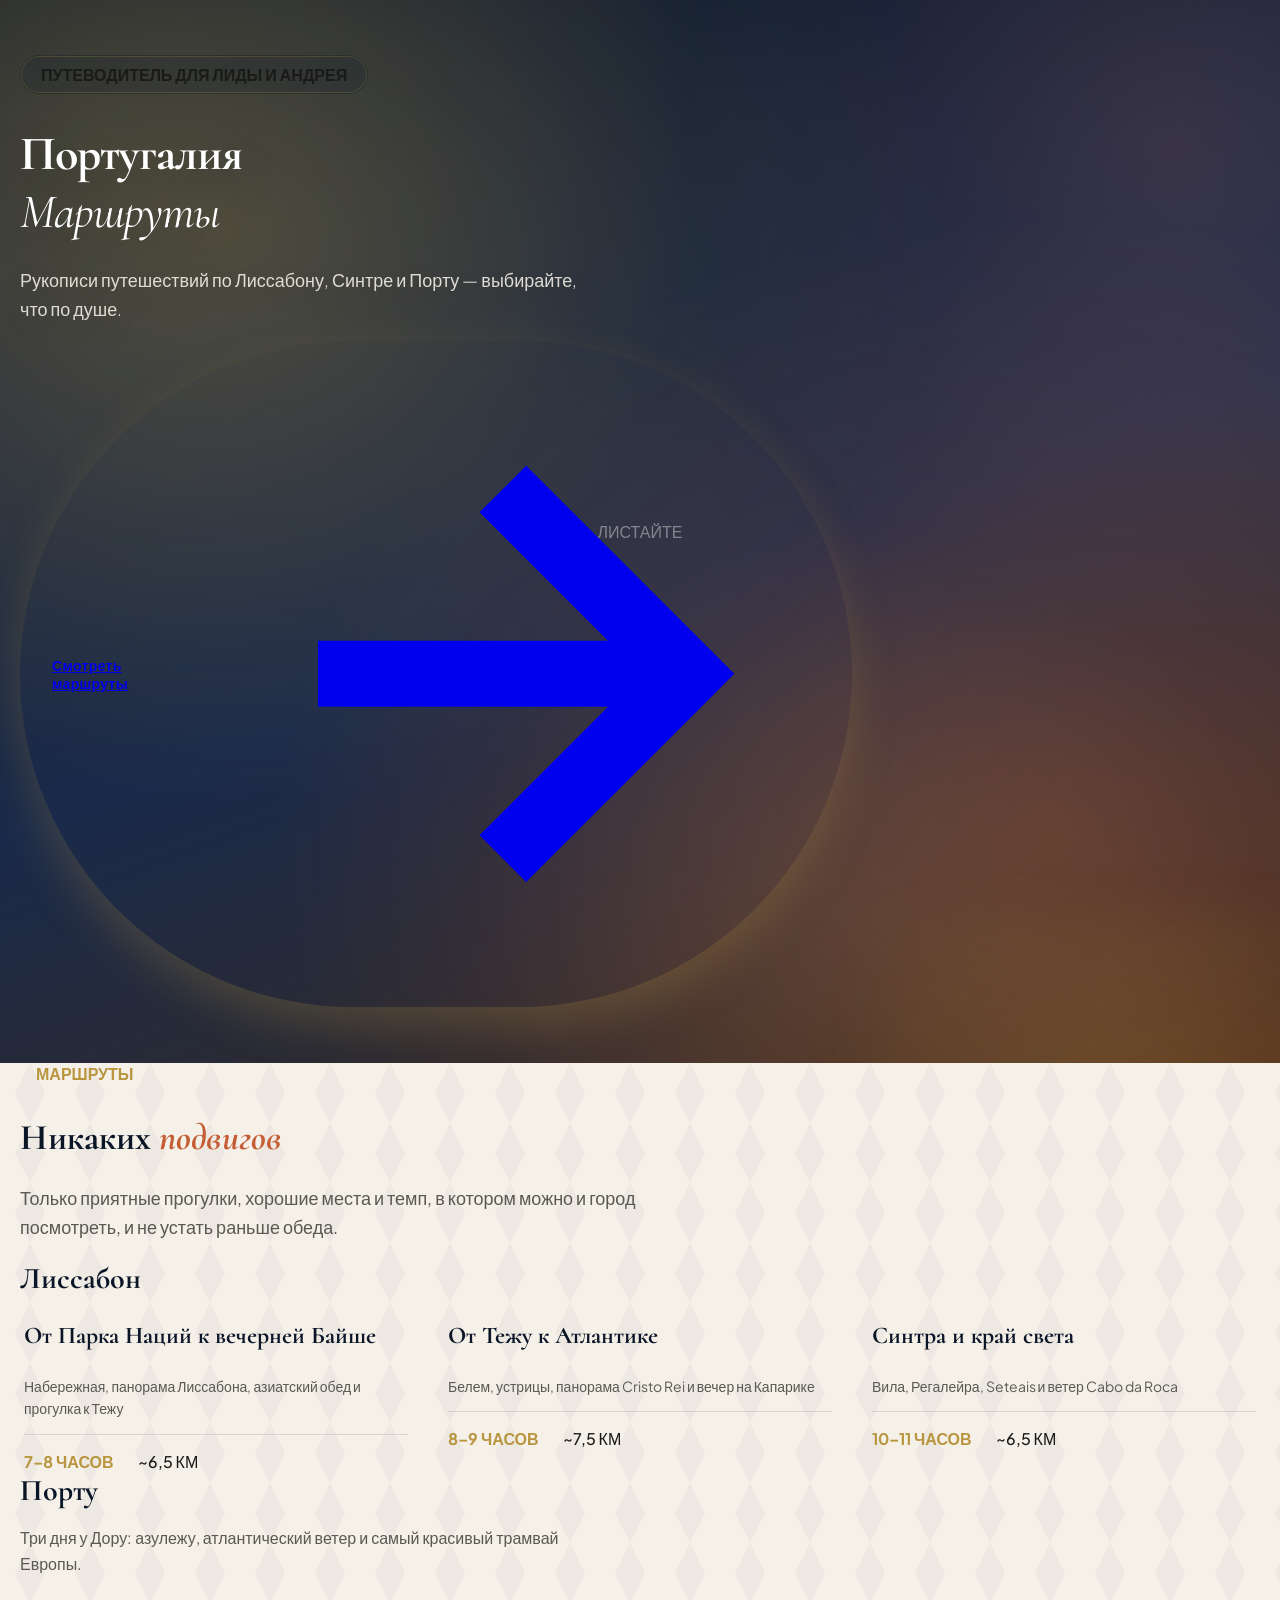
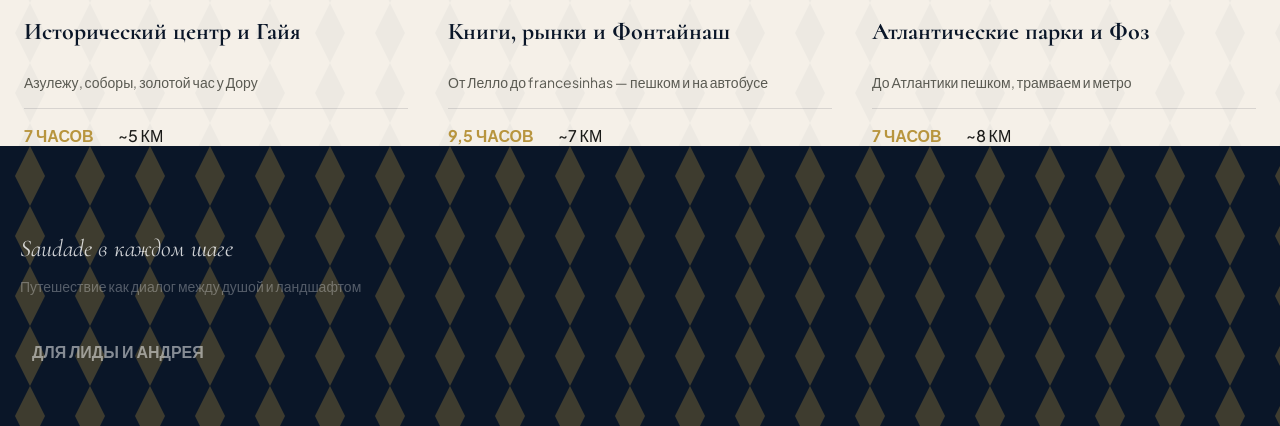
==== index.html @ 6157e419 "Fix gallery cache invalidation" ====
<!DOCTYPE html>

<html lang="ru"><head>
<meta charset="utf-8"/>
<meta content="width=device-width, initial-scale=1.0" name="viewport"/>
<meta name="theme-color" content="#0a1628"/>
<meta name="referrer" content="origin"/>
<meta name="description" content="Персональные маршруты по Лиссабону, Белему и Синтре для Лиды и Андрея — с картами, галереями и советами по темпу прогулки."/>
<title>Португалия — Маршруты для Лиды и Андрея</title>

<!-- Open Graph / Twitter -->
<meta property="og:type" content="website"/>
<meta property="og:title" content="Португалия — Маршруты для Лиды и Андрея"/>
<meta property="og:description" content="Рукописи путешествий по Лиссабону и Синтре — выбирайте, что по душе."/>
<meta property="og:image" content="https://upload.wikimedia.org/wikipedia/commons/1/1d/The_rooftops_of_Lisbon.jpg"/>
<meta property="og:locale" content="ru_RU"/>
<meta name="twitter:card" content="summary_large_image"/>
<meta name="twitter:title" content="Португалия — Маршруты для Лиды и Андрея"/>
<meta name="twitter:description" content="Рукописи путешествий по Лиссабону и Синтре."/>
<meta name="twitter:image" content="https://upload.wikimedia.org/wikipedia/commons/1/1d/The_rooftops_of_Lisbon.jpg"/>

<link rel="icon" href="data:image/svg+xml,<svg xmlns='http://www.w3.org/2000/svg' viewBox='0 0 100 100'><text y='.9em' font-size='90'>🧭</text></svg>"/>

<!-- Preconnect to critical third parties -->
<link href="https://fonts.googleapis.com" rel="preconnect"/>
<link crossorigin="" href="https://fonts.gstatic.com" rel="preconnect"/>
<link href="https://upload.wikimedia.org" rel="preconnect" crossorigin=""/>
<link href="https://commons.wikimedia.org" rel="preconnect" crossorigin=""/>
<link href="https://unpkg.com" rel="preconnect" crossorigin=""/>

<!-- Preload hero image for LCP -->
<link rel="preload" as="image" href="https://upload.wikimedia.org/wikipedia/commons/1/1d/The_rooftops_of_Lisbon.jpg" fetchpriority="high"/>

<!-- Font set: Cormorant 400/700 + italic 400/700; Plus Jakarta 400/500/600 -->
<link href="https://fonts.googleapis.com/css2?family=Cormorant:ital,wght@0,400;0,700;1,400;1,700&amp;family=Plus+Jakarta+Sans:wght@400;500;600&amp;display=swap" rel="stylesheet"/>

<!-- Leaflet CSS non-blocking; JS injected lazily on first modal open -->
<link href="https://unpkg.com/leaflet@1.9.4/dist/leaflet.css" rel="stylesheet" media="print" onload="this.media='all'"/>
<noscript><link href="https://unpkg.com/leaflet@1.9.4/dist/leaflet.css" rel="stylesheet"/></noscript>

<script src="https://cdn.tailwindcss.com?plugins=forms,container-queries"></script>
<script id="tailwind-config">
        tailwind.config = {
            darkMode: "class",
            theme: {
                extend: {
                    "colors": {
                        "primary": "#0a1628",
                        "primary-container": "#1a2a4a",
                        "secondary": "#c45d35",
                        "secondary-container": "#e8956f",
                        "tertiary": "#b8953e",
                        "surface": "#f5f0e8",
                        "on-surface": "#1a1a18",
                        "on-surface-variant": "#5a5a52",
                        "outline-variant": "#d4cfc5",
                        "background": "#f5f0e8"
                    },
                    "fontFamily": {
                        "serif": ["Cormorant", "Georgia", "serif"],
                        "sans": ["Plus Jakarta Sans", "system-ui", "sans-serif"],
                        "headline": ["Cormorant", "serif"],
                        "body": ["Plus Jakarta Sans", "sans-serif"]
                    }
                }
            }
        }
    </script>
<link rel="stylesheet" href="css/base.css"/>
<link rel="stylesheet" href="css/layout.css"/>
<link rel="stylesheet" href="css/components.css"/>
<link rel="stylesheet" href="css/timeline.css"/>
<link rel="stylesheet" href="css/tailwind-fallback.css"/>
</head>
<body class="antialiased selection:bg-secondary/20 selection:text-primary page-ready">
<!-- ═══════════════ HERO ═══════════════ -->
<section class="relative min-h-[100svh] md:min-h-screen flex items-center md:items-end hero-gradient pb-14 sm:pb-20 md:pb-28 pt-16 sm:pt-20 md:pt-32 px-5 sm:px-8">
<div class="hero-shell max-w-7xl mx-auto w-full">
<div class="hero-copy max-w-3xl">
<span class="hero-reveal hero-delay-1 hero-kicker inline-block px-5 py-2 mb-8 border border-[#b8953e]/40 text-[#b8953e] font-bold text-[10px] tracking-[0.3em] rounded-full uppercase">Путеводитель для Лиды и Андрея</span>
<h1 class="hero-reveal hero-delay-2 hero-title text-5xl sm:text-7xl md:text-[7rem] lg:text-[8.5rem] font-serif font-bold text-white tracking-tight leading-[0.95] mb-6 md:mb-10">
                    Португалия<br/>
<span class="italic font-normal text-[#b8953e]">Маршруты</span>
</h1>
<p class="hero-reveal hero-delay-3 hero-subtitle text-lg md:text-xl leading-relaxed mb-10 md:mb-14 max-w-xl font-light">
                    Рукописи путешествий по Лиссабону, Синтре и Порту — выбирайте, что по душе.
                </p>
<a class="hero-reveal hero-delay-4 hero-cta group inline-flex w-full sm:w-auto items-center justify-center gap-3 bg-[#b8953e] text-[#0a1628] px-8 py-4 rounded-full font-bold text-sm tracking-wide transition-all duration-500" href="#routes">
                    Смотреть маршруты
<svg class="w-4 h-4 transition-transform duration-300 group-hover:translate-x-1" fill="none" stroke="currentColor" stroke-width="2.5" viewBox="0 0 24 24"><path d="M5 12h14m-7-7l7 7-7 7"/></svg>
</a>
</div>
</div>
<!-- Scroll indicator -->
<div class="hero-scroll absolute bottom-8 left-1/2 -translate-x-1/2">
<div class="hero-reveal hero-delay-5 flex flex-col items-center gap-2 text-white/40">
<span class="text-[9px] tracking-[0.25em] uppercase font-medium">Листайте</span>
<div class="w-px h-8 bg-white/20 scroll-line"></div>
</div>
</div>
</section>
<!-- ═══════════════ ROUTES ═══════════════ -->
<section class="relative py-28 md:py-40 bg-surface azulejo-pattern overflow-hidden" id="routes">
<div class="max-w-7xl mx-auto px-5 sm:px-8">
<div class="section-reveal is-visible mb-20 md:mb-28">
<div class="flex items-center gap-4 mb-8">
<div class="w-12 h-px bg-tertiary"></div>
<span class="text-tertiary font-bold tracking-[0.25em] uppercase text-[10px]">Маршруты</span>
</div>
<h2 class="text-4xl md:text-6xl lg:text-7xl font-serif font-bold text-primary leading-[1.05] mb-6">Никаких <span class="italic text-secondary">подвигов</span></h2>
<p class="text-lg text-on-surface-variant max-w-2xl leading-relaxed">Только приятные прогулки, хорошие места и темп, в котором можно и город посмотреть, и не устать раньше обеда.</p>
</div>

<!-- ── Лиссабон ── -->
<div class="section-reveal is-visible mb-10 md:mb-14">
<div class="flex items-center gap-5">
<span class="text-3xl md:text-4xl font-serif font-bold text-primary">Лиссабон</span>
<div class="flex-1 h-px bg-primary/10"></div>
</div>
</div>
<div class="grid grid-cols-1 md:grid-cols-2 lg:grid-cols-3 gap-8 md:gap-10 mb-28 md:mb-40" id="routesGrid">
<div class="route-card group is-visible" data-route-id="1">
<div class="route-card-media relative mb-6 rounded-2xl overflow-hidden aspect-[3/4] bg-primary/5 route-card-shadow">
<img src="https://lh3.googleusercontent.com/aida-public/[base64]" alt="От Парка Наций к вечерней Байше" loading="lazy" decoding="async" referrerpolicy="origin" class="w-full h-full object-cover transition-all duration-700" onerror="this.style.display='none'; this.parentElement.classList.add('route-card-fallback');" />
<div class="absolute inset-0 bg-gradient-to-t from-primary/70 via-primary/10 to-transparent"></div>
<div class="absolute top-5 left-5">
<span class="text-[#b8953e] font-serif font-bold text-5xl leading-none opacity-50">01</span>
</div>
<div class="absolute bottom-5 left-5 right-5">
<span class="inline-block bg-white/15 backdrop-blur-md px-3 py-1 rounded-full text-[9px] font-bold tracking-[0.2em] text-white/90 uppercase border border-white/10">River to Baixa</span>
</div>
</div>
<div class="space-y-3 px-1">
<h3 class="route-card-title text-2xl md:text-[1.7rem] font-serif font-bold text-primary leading-tight">От Парка Наций к вечерней Байше</h3>
<p class="text-on-surface-variant text-sm leading-relaxed">Набережная, панорама Лиссабона, азиатский обед и прогулка к Тежу</p>
<div class="route-card-meta pt-4 flex items-center gap-6 border-t border-primary/8">
<span class="text-[10px] font-bold text-tertiary tracking-[0.15em] uppercase">7–8 часов</span>
<span class="text-[10px] font-medium text-primary/30 uppercase tracking-[0.15em]">~6,5 км</span>
</div>
</div>
</div>
<div class="route-card group is-visible" data-route-id="2">
<div class="route-card-media relative mb-6 rounded-2xl overflow-hidden aspect-[3/4] bg-primary/5 route-card-shadow">
<img src="https://upload.wikimedia.org/wikipedia/commons/thumb/5/54/Monument_of_the_Discoveries%2C_Sunset_on_Tagus_River%2C_Padr%C3%A3o_dos_Descobrimentos_%E2%80%A2_Monument_of_the_Discoveries_%2850656270833%29.jpg/1280px-Monument_of_the_Discoveries%2C_Sunset_on_Tagus_River%2C_Padr%C3%A3o_dos_Descobrimentos_%E2%80%A2_Monument_of_the_Discoveries_%2850656270833%29.jpg" alt="От Тежу к Атлантике" loading="lazy" decoding="async" referrerpolicy="origin" class="w-full h-full object-cover transition-all duration-700" onerror="this.style.display='none'; this.parentElement.classList.add('route-card-fallback');" />
<div class="absolute inset-0 bg-gradient-to-t from-primary/70 via-primary/10 to-transparent"></div>
<div class="absolute top-5 left-5">
<span class="text-[#b8953e] font-serif font-bold text-5xl leading-none opacity-50">02</span>
</div>
<div class="absolute bottom-5 left-5 right-5">
<span class="inline-block bg-white/15 backdrop-blur-md px-3 py-1 rounded-full text-[9px] font-bold tracking-[0.2em] text-white/90 uppercase border border-white/10">Tagus to Atlantic</span>
</div>
</div>
<div class="space-y-3 px-1">
<h3 class="route-card-title text-2xl md:text-[1.7rem] font-serif font-bold text-primary leading-tight">От Тежу к Атлантике</h3>
<p class="text-on-surface-variant text-sm leading-relaxed">Белем, устрицы, панорама Cristo Rei и вечер на Капарике</p>
<div class="route-card-meta pt-4 flex items-center gap-6 border-t border-primary/8">
<span class="text-[10px] font-bold text-tertiary tracking-[0.15em] uppercase">8–9 часов</span>
<span class="text-[10px] font-medium text-primary/30 uppercase tracking-[0.15em]">~7,5 км</span>
</div>
</div>
</div>
<div class="route-card group is-visible" data-route-id="3">
<div class="route-card-media relative mb-6 rounded-2xl overflow-hidden aspect-[3/4] bg-primary/5 route-card-shadow">
<img src="https://upload.wikimedia.org/wikipedia/commons/thumb/5/5a/Sintra_palaces_in_the_midst_of_nature.jpg/1280px-Sintra_palaces_in_the_midst_of_nature.jpg" alt="Синтра и край света" loading="lazy" decoding="async" referrerpolicy="origin" class="w-full h-full object-cover transition-all duration-700" onerror="this.style.display='none'; this.parentElement.classList.add('route-card-fallback');" />
<div class="absolute inset-0 bg-gradient-to-t from-primary/70 via-primary/10 to-transparent"></div>
<div class="absolute top-5 left-5">
<span class="text-[#b8953e] font-serif font-bold text-5xl leading-none opacity-50">03</span>
</div>
<div class="absolute bottom-5 left-5 right-5">
<span class="inline-block bg-white/15 backdrop-blur-md px-3 py-1 rounded-full text-[9px] font-bold tracking-[0.2em] text-white/90 uppercase border border-white/10">Romantic Sintra</span>
</div>
</div>
<div class="space-y-3 px-1">
<h3 class="route-card-title text-2xl md:text-[1.7rem] font-serif font-bold text-primary leading-tight">Синтра и край света</h3>
<p class="text-on-surface-variant text-sm leading-relaxed">Вила, Регалейра, Seteais и ветер Cabo da Roca</p>
<div class="route-card-meta pt-4 flex items-center gap-6 border-t border-primary/8">
<span class="text-[10px] font-bold text-tertiary tracking-[0.15em] uppercase">10–11 часов</span>
<span class="text-[10px] font-medium text-primary/30 uppercase tracking-[0.15em]">~6,5 км</span>
</div>
</div>
</div>
</div>

<!-- ── Порту ── -->
<div class="section-reveal is-visible mb-10 md:mb-14">
<div class="flex items-center gap-5">
<span class="text-3xl md:text-4xl font-serif font-bold text-primary">Порту</span>
<div class="flex-1 h-px bg-primary/10"></div>
</div>
<p class="text-on-surface-variant text-base mt-4 max-w-xl leading-relaxed">Три дня у Дору: азулежу, атлантический ветер и самый красивый трамвай Европы.</p>
</div>
<div class="grid grid-cols-1 md:grid-cols-2 lg:grid-cols-3 gap-8 md:gap-10" id="portoRoutesGrid">
<div class="route-card group is-visible" data-route-id="4">
<div class="route-card-media relative mb-6 rounded-2xl overflow-hidden aspect-[3/4] bg-primary/5 route-card-shadow">
<img src="https://commons.wikimedia.org/wiki/Special:FilePath/Ponte%20Dom%20Luis%20I%20Porto.jpg?width=1280" data-fallback-src="https://commons.wikimedia.org/wiki/Special:FilePath/Oporto-%20Ponte%20Dom%20Luis%20I%20%2836934655696%29.jpg?width=1280" alt="Исторический центр и Гайя" loading="lazy" decoding="async" referrerpolicy="origin" class="w-full h-full object-cover transition-all duration-700" onerror="if(this.dataset.fallbackSrc && !this.dataset.fallbackApplied){ this.dataset.fallbackApplied='1'; this.src=this.dataset.fallbackSrc; return; } this.style.display='none'; this.parentElement.classList.add('route-card-fallback');" />
<div class="absolute inset-0 bg-gradient-to-t from-primary/70 via-primary/10 to-transparent"></div>
<div class="absolute top-5 left-5">
<span class="text-[#b8953e] font-serif font-bold text-5xl leading-none opacity-50">01</span>
</div>
<div class="absolute bottom-5 left-5 right-5">
<span class="inline-block bg-white/15 backdrop-blur-md px-3 py-1 rounded-full text-[9px] font-bold tracking-[0.2em] text-white/90 uppercase border border-white/10">Historic Porto</span>
</div>
</div>
<div class="space-y-3 px-1">
<h3 class="route-card-title text-2xl md:text-[1.7rem] font-serif font-bold text-primary leading-tight">Исторический центр и Гайя</h3>
<p class="text-on-surface-variant text-sm leading-relaxed">Азулежу, соборы, золотой час у Дору</p>
<div class="route-card-meta pt-4 flex items-center gap-6 border-t border-primary/8">
<span class="text-[10px] font-bold text-tertiary tracking-[0.15em] uppercase">7 часов</span>
<span class="text-[10px] font-medium text-primary/30 uppercase tracking-[0.15em]">~5 км</span>
</div>
</div>
</div>
<div class="route-card group is-visible" data-route-id="5">
<div class="route-card-media relative mb-6 rounded-2xl overflow-hidden aspect-[3/4] bg-primary/5 route-card-shadow">
<img src="https://commons.wikimedia.org/wiki/Special:FilePath/Livraria%20Lello%203.jpg?width=1280" data-fallback-src="https://commons.wikimedia.org/wiki/Special:FilePath/Porto%20-%20livraria%20Lello%20e%20Irm%C3%A3o%20%283%29.jpg?width=1280" alt="Книги, рынки и Фонтайнаш" loading="lazy" decoding="async" referrerpolicy="origin" class="w-full h-full object-cover transition-all duration-700" onerror="if(this.dataset.fallbackSrc && !this.dataset.fallbackApplied){ this.dataset.fallbackApplied='1'; this.src=this.dataset.fallbackSrc; return; } this.style.display='none'; this.parentElement.classList.add('route-card-fallback');" />
<div class="absolute inset-0 bg-gradient-to-t from-primary/70 via-primary/10 to-transparent"></div>
<div class="absolute top-5 left-5">
<span class="text-[#b8953e] font-serif font-bold text-5xl leading-none opacity-50">02</span>
</div>
<div class="absolute bottom-5 left-5 right-5">
<span class="inline-block bg-white/15 backdrop-blur-md px-3 py-1 rounded-full text-[9px] font-bold tracking-[0.2em] text-white/90 uppercase border border-white/10">Porto Culture</span>
</div>
</div>
<div class="space-y-3 px-1">
<h3 class="route-card-title text-2xl md:text-[1.7rem] font-serif font-bold text-primary leading-tight">Книги, рынки и Фонтайнаш</h3>
<p class="text-on-surface-variant text-sm leading-relaxed">От Лелло до francesinhas — пешком и на автобусе</p>
<div class="route-card-meta pt-4 flex items-center gap-6 border-t border-primary/8">
<span class="text-[10px] font-bold text-tertiary tracking-[0.15em] uppercase">9,5 часов</span>
<span class="text-[10px] font-medium text-primary/30 uppercase tracking-[0.15em]">~7 км</span>
</div>
</div>
</div>
<div class="route-card group is-visible" data-route-id="6">
<div class="route-card-media relative mb-6 rounded-2xl overflow-hidden aspect-[3/4] bg-primary/5 route-card-shadow">
<img src="https://commons.wikimedia.org/wiki/Special:FilePath/Gardens%20of%20Serralves.jpg?width=1280" data-fallback-src="https://commons.wikimedia.org/wiki/Special:FilePath/Parterre%20lateral%20Serralves%20Porto.jpg?width=1280" alt="Атлантические парки и Фоз" loading="lazy" decoding="async" referrerpolicy="origin" class="w-full h-full object-cover transition-all duration-700" onerror="if(this.dataset.fallbackSrc && !this.dataset.fallbackApplied){ this.dataset.fallbackApplied='1'; this.src=this.dataset.fallbackSrc; return; } this.style.display='none'; this.parentElement.classList.add('route-card-fallback');" />
<div class="absolute inset-0 bg-gradient-to-t from-primary/70 via-primary/10 to-transparent"></div>
<div class="absolute top-5 left-5">
<span class="text-[#b8953e] font-serif font-bold text-5xl leading-none opacity-50">03</span>
</div>
<div class="absolute bottom-5 left-5 right-5">
<span class="inline-block bg-white/15 backdrop-blur-md px-3 py-1 rounded-full text-[9px] font-bold tracking-[0.2em] text-white/90 uppercase border border-white/10">Atlantic Porto</span>
</div>
</div>
<div class="space-y-3 px-1">
<h3 class="route-card-title text-2xl md:text-[1.7rem] font-serif font-bold text-primary leading-tight">Атлантические парки и Фоз</h3>
<p class="text-on-surface-variant text-sm leading-relaxed">До Атлантики пешком, трамваем и метро</p>
<div class="route-card-meta pt-4 flex items-center gap-6 border-t border-primary/8">
<span class="text-[10px] font-bold text-tertiary tracking-[0.15em] uppercase">7 часов</span>
<span class="text-[10px] font-medium text-primary/30 uppercase tracking-[0.15em]">~8 км</span>
</div>
</div>
</div>
</div>

</div>
</section>
<!-- ═══════════════ FOOTER ═══════════════ -->
<footer class="relative py-16 bg-primary text-white/50 overflow-hidden">
<div class="absolute inset-0 opacity-[0.03]" style="background-image: url(&quot;data:image/svg+xml,%3Csvg width='60' height='60' viewBox='0 0 60 60' xmlns='http://www.w3.org/2000/svg'%3E%3Cpath d='M30 0l15 30-15 30-15-30z' fill='%23b8953e' fill-opacity='0.3'/%3E%3C/svg%3E&quot;);"></div>
<div class="max-w-7xl mx-auto px-5 sm:px-8 relative">
<div class="flex flex-col md:flex-row justify-between items-start md:items-center gap-8">
<div>
<p class="font-serif text-2xl text-white/80 italic mb-2">Saudade в каждом шаге</p>
<p class="text-sm text-white/30">Путешествие как диалог между душой и ландшафтом</p>
</div>
<div class="flex items-center gap-3">
<div class="w-8 h-px bg-[#b8953e]/30"></div>
<span class="text-[9px] tracking-[0.25em] uppercase text-[#b8953e]/60 font-bold">Для Лиды и Андрея</span>
<div class="w-8 h-px bg-[#b8953e]/30"></div>
</div>
</div>
</div>
</footer>
<!-- ═══════════════ MODAL ═══════════════ -->
<div class="fixed inset-0 z-[100] opacity-0 invisible transition-all duration-500 bg-primary/40 backdrop-blur-md" id="modalOverlay"></div>
<div class="fixed bottom-0 left-0 right-0 z-[101] max-h-[94dvh] bg-surface rounded-t-3xl shadow-[0_-20px_50px_rgba(0,0,0,0.1)] translate-y-full transition-transform duration-500 ease-out overflow-y-auto azulejo-pattern" id="modalPanel" role="dialog" aria-modal="true" aria-label="Маршрут">
<div class="sticky top-0 z-[700] bg-surface/84 backdrop-blur-lg border-b border-tertiary/10 px-4 sm:px-8 py-4 flex justify-between items-center">
<span class="font-serif italic font-bold text-primary text-lg" id="modalCloseTitle">Маршрут</span>
<button class="w-10 h-10 rounded-full border border-primary/10 flex items-center justify-center hover:bg-primary hover:text-[#b8953e] transition-all group" id="modalCloseBtn" aria-label="Закрыть маршрут">
<svg fill="none" height="20" stroke="currentColor" stroke-width="2" viewbox="0 0 24 24" width="20"><path d="M18 6L6 18M6 6l12 12"></path></svg>
</button>
</div>
<div class="w-full h-[250px] sm:h-[350px] md:h-[400px] lg:h-[500px] bg-slate-200" id="modalMap"></div>
<div class="max-w-4xl mx-auto px-4 sm:px-8 py-10 sm:py-16" id="modalContent">
<!-- Rendered by JS -->
</div>
</div>
<!-- Hero image availability probe -->
<img src="https://upload.wikimedia.org/wikipedia/commons/1/1d/The_rooftops_of_Lisbon.jpg" alt="" aria-hidden="true" style="display:none" onerror="document.body.classList.add('hero-fallback')" />

<!-- ═══════════════ SCRIPT ═══════════════ -->
<script type="module" src="js/app.js?v=20260424-gallery-cache-v4"></script>
</body></html>
---- css/base.css ----
:root {
            --navy: #0a1628;
            --navy-mid: #1a2a4a;
            --terracotta: #c45d35;
            --gold: #b8953e;
            --ivory: #f5f0e8;
            --ink: #1a1a18;
            --muted: #5a5a52;
            --ease-soft: cubic-bezier(0.22, 1, 0.36, 1);
            --ease-swift: cubic-bezier(0.16, 1, 0.3, 1);
            --shadow-soft: 0 24px 60px rgba(10, 22, 40, 0.08);
            --shadow-lift: 0 34px 80px rgba(10, 22, 40, 0.16);
        }

        html {
            scroll-behavior: smooth;
            margin: 0;
        }

        body {
            margin: 0;
            font-family: 'Plus Jakarta Sans', sans-serif;
            background: var(--ivory);
            color: var(--ink);
            overflow-x: hidden;
        }

        body::after {
            content: "";
            position: fixed;
            inset: 0;
            pointer-events: none;
            z-index: 9999;
            opacity: 0.06;
            background-image: url("[data-uri]");
            background-repeat: repeat;
        }

        .font-serif { font-family: 'Cormorant', serif; }

        .azulejo-pattern {
            background-image: url("data:image/svg+xml,%3Csvg width='60' height='60' viewBox='0 0 60 60' xmlns='http://www.w3.org/2000/svg'%3E%3Cpath d='M30 0l15 30-15 30-15-30z' fill='%230a1628' fill-opacity='0.03'/%3E%3C/svg%3E");
        }
---- css/layout.css ----
.hero-fallback .hero-gradient {
            background:
                radial-gradient(ellipse at 18% 22%, rgba(184, 149, 62, 0.28), transparent 48%),
                radial-gradient(ellipse at 82% 78%, rgba(196, 93, 53, 0.35), transparent 52%),
                linear-gradient(160deg, #0a1628 0%, #1a2a4a 55%, #3b2a1a 100%) !important;
            background-size: cover, cover, cover !important;
        }

        .hero-gradient {
            position: relative;
            overflow: hidden;
            background:
                linear-gradient(180deg, rgba(10, 22, 40, 0.78) 0%, rgba(10, 22, 40, 0.28) 34%, rgba(10, 22, 40, 0.52) 66%, rgba(10, 22, 40, 0.88) 100%),
                linear-gradient(165deg, rgba(10, 22, 40, 0.86) 0%, rgba(10, 22, 40, 0.46) 45%, rgba(196, 93, 53, 0.24) 100%),
                url('https://upload.wikimedia.org/wikipedia/commons/1/1d/The_rooftops_of_Lisbon.jpg');
            background-size: cover;
            background-position: center 24%;
        }

        .hero-shell {
            position: relative;
            z-index: 1;
        }

        .hero-copy {
            position: relative;
            z-index: 1;
        }

        .hero-kicker {
            background: rgba(10, 22, 40, 0.18);
            box-shadow: inset 0 0 0 1px rgba(184, 149, 62, 0.22);
            backdrop-filter: blur(10px);
        }

        .hero-title {
            text-shadow: 0 16px 36px rgba(10, 22, 40, 0.34);
        }

        .hero-subtitle {
            color: rgba(245, 240, 232, 0.88);
            text-shadow: 0 10px 24px rgba(10, 22, 40, 0.32);
        }

        .hero-gradient::before,
        .hero-gradient::after {
            content: "";
            position: absolute;
            pointer-events: none;
        }

        .hero-gradient::before {
            inset: -15%;
            background:
                radial-gradient(circle at 18% 24%, rgba(184, 149, 62, 0.15), transparent 34%),
                radial-gradient(circle at 82% 22%, rgba(196, 93, 53, 0.2), transparent 28%),
                radial-gradient(circle at 64% 78%, rgba(184, 149, 62, 0.1), transparent 26%);
            mix-blend-mode: screen;
            animation: atmosphereDrift 18s ease-in-out infinite alternate;
        }

        .hero-gradient::after {
            right: -8%;
            bottom: -22%;
            width: 32rem;
            height: 24rem;
            background: radial-gradient(circle, rgba(184, 149, 62, 0.2), rgba(184, 149, 62, 0));
            filter: blur(24px);
            animation: glowPulse 12s ease-in-out infinite;
        }

        .scroll-line {
            animation: scrollPulse 2s ease-in-out infinite;
        }

        .hero-reveal {
            opacity: 0;
            transform: translate3d(0, 34px, 0);
        }

        .page-ready .hero-reveal {
            animation: fadeUpSoft 0.95s var(--ease-soft) forwards;
            animation-delay: var(--delay, 0s);
        }

        .hero-delay-1 { --delay: 0.08s; }
        .hero-delay-2 { --delay: 0.18s; }
        .hero-delay-3 { --delay: 0.3s; }
        .hero-delay-4 { --delay: 0.42s; }
        .hero-delay-5 { --delay: 0.56s; }

        .hero-cta {
            position: relative;
            overflow: hidden;
            box-shadow: 0 20px 45px rgba(184, 149, 62, 0.25);
            transition:
                transform 0.45s var(--ease-swift),
                box-shadow 0.45s var(--ease-swift),
                background-color 0.35s ease;
        }

        .hero-cta::after {
            content: "";
            position: absolute;
            inset: 0;
            background: linear-gradient(120deg, transparent 22%, rgba(255, 255, 255, 0.3) 50%, transparent 78%);
            transform: translateX(-130%);
            transition: transform 0.8s var(--ease-soft);
        }

        .hero-cta:hover {
            transform: translateY(-3px);
            box-shadow: 0 28px 55px rgba(184, 149, 62, 0.4);
        }

        .hero-cta:hover::after {
            transform: translateX(120%);
        }

        .section-reveal,
---- css/components.css ----
.route-card {
            opacity: 0;
            transform: translate3d(0, 38px, 0);
        }

        .section-reveal {
            transition:
                opacity 0.85s var(--ease-soft),
                transform 0.85s var(--ease-soft);
        }

        .section-reveal.is-visible {
            opacity: 1;
            transform: translate3d(0, 0, 0);
        }

        .route-card-shadow {
            box-shadow: 0 30px 60px -10px rgba(10, 22, 40, 0.12);
        }

        .route-card {
            position: relative;
            isolation: isolate;
            transition:
                opacity 0.85s var(--ease-soft),
                transform 0.85s var(--ease-soft),
                filter 0.55s ease;
        }

        .route-card::before,
        .route-card::after {
            content: "";
            position: absolute;
            inset: 0;
            border-radius: 1.5rem;
            pointer-events: none;
            opacity: 0;
            transition:
                opacity 0.55s ease,
                transform 0.55s var(--ease-soft);
        }

        .route-card::before {
            inset: -0.65rem;
            background: linear-gradient(135deg, rgba(255, 255, 255, 0.72), rgba(255, 255, 255, 0), rgba(184, 149, 62, 0.08));
            transform: scale(0.98);
            z-index: -1;
        }

        .route-card::after {
            inset: auto -20% 3rem 30%;
            height: 9rem;
            background: radial-gradient(circle, rgba(196, 93, 53, 0.14), rgba(196, 93, 53, 0));
            filter: blur(28px);
            transform: scale(0.92);
            z-index: -2;
        }

        .route-card.is-visible {
            opacity: 1;
            transform: translate3d(0, 0, 0);
        }

        .route-card-fallback {
            background:
                linear-gradient(135deg, rgba(196, 93, 53, 0.35), rgba(10, 22, 40, 0.75)),
                repeating-linear-gradient(45deg, rgba(255,255,255,0.04) 0 12px, transparent 12px 24px);
        }

        .route-card-media {
            border-radius: 1rem;
            overflow: hidden;
            position: relative;
            transform: translateZ(0);
        }

        .route-card-media > img,
        .route-card-slide img {
            transition:
                transform 1.1s var(--ease-soft),
                filter 0.75s ease;
        }

        .route-card-carousel,
        .route-card-carousel-track {
            position: relative;
            width: 100%;
            height: 100%;
        }

        .route-card-slide {
            position: absolute;
            inset: 0;
            opacity: 0;
            transform: scale(1.04);
            transition:
                opacity 0.65s ease,
                transform 1.1s var(--ease-soft);
        }

        .route-card-slide.is-active {
            opacity: 1;
            transform: scale(1);
        }

        .route-card-slide img {
            width: 100%;
            height: 100%;
            object-fit: cover;
            display: block;
        }

        .route-card-nav {
            position: absolute;
            right: 1rem;
            bottom: 1rem;
            width: 2.2rem;
            height: 2.2rem;
            border-radius: 999px;
            border: 1px solid rgba(255, 255, 255, 0.34);
            background: rgba(245, 240, 232, 0.88);
            color: var(--navy);
            display: inline-flex;
            align-items: center;
            justify-content: center;
            backdrop-filter: blur(14px);
            box-shadow: 0 10px 24px rgba(10, 22, 40, 0.18);
            transition:
                transform 0.35s var(--ease-swift),
                background-color 0.35s ease,
                opacity 0.35s ease;
            z-index: 4;
            opacity: 0;
            transform: translateY(8px);
        }

        .route-card-nav.prev {
            right: 3.7rem;
        }

        .route-card-nav:hover {
            background: rgba(255, 255, 255, 0.96);
            transform: translateY(0) scale(1.04);
        }

        .route-card-nav[hidden] {
            display: none;
        }

        .route-card-title,
        .route-card-meta {
            transition:
                color 0.35s ease,
                transform 0.45s var(--ease-swift),
                border-color 0.35s ease;
        }

        .route-card:hover {
            transform: translate3d(0, -10px, 0);
        }

        .route-card:hover::before,
        .route-card:hover::after {
            opacity: 1;
            transform: scale(1);
        }

        .route-card:hover .route-card-media > img,
        .route-card:hover .route-card-slide.is-active img {
            transform: scale(1.08);
            filter: saturate(1.03);
        }

        .route-card:hover .route-card-nav,
        .route-card:focus-within .route-card-nav {
            opacity: 1;
            transform: translateY(0);
        }

        .route-card:hover .route-card-title {
            color: var(--terracotta);
            transform: translateX(4px);
        }

        .route-card:hover .route-card-meta {
            transform: translateY(2px);
            border-color: rgba(184, 149, 62, 0.25);
        }

        .route-card.coming-soon:hover {
            transform: translate3d(0, -4px, 0);
        }

        .route-card.coming-soon .route-card-media > img,
        .route-card.coming-soon .route-card-slide img {
            filter: saturate(0.85) brightness(0.92);
        }

        @media (hover: none) {
            .route-card-nav {
                opacity: 1;
                transform: translateY(0);
            }
        }

        .custom-marker {
            width: 32px;
            height: 32px;
            border-radius: 50%;
            background: rgba(245, 240, 232, 0.96);
            color: var(--navy);
            display: flex;
            align-items: center;
            justify-content: center;
            font-family: 'Plus Jakarta Sans', sans-serif;
            font-weight: 700;
            font-size: 0.8rem;
            line-height: 1;
            box-shadow: 0 10px 22px rgba(10, 22, 40, 0.14), 0 0 0 4px rgba(255, 255, 255, 0.52);
            border: 1.5px solid rgba(184, 149, 62, 0.95);
            animation: markerPulse 2.8s ease-in-out infinite;
        }

        .popup-link { text-decoration: underline dotted rgba(184,149,62,0.5); text-underline-offset: 3px; }
        .popup-link:hover { color: var(--gold); }

        .body-locked { overflow: hidden; }

        .manuscript-divider {
            height: 1px;
            background: linear-gradient(to right, transparent, rgba(184, 149, 62, 0.2), transparent);
            transform-origin: left center;
            opacity: 0;
            animation: dividerReveal 0.8s var(--ease-soft) forwards;
            animation-delay: var(--delay, 0ms);
        }

#modalOverlay {
            transition:
                opacity 0.45s ease,
                visibility 0.45s step-end;
        }

        #modalPanel {
            opacity: 0;
            will-change: transform, opacity;
            transition:
                transform 0.6s var(--ease-soft),
                opacity 0.42s ease;
        }

        #modalPanel:not(.translate-y-full) {
            opacity: 1;
        }

        .modal-topbar {
            display: flex;
            align-items: center;
            justify-content: space-between;
            gap: 1.25rem;
        }

        .modal-back-btn {
            display: inline-flex;
            align-items: center;
            gap: 0.55rem;
            padding: 0.35rem 0;
            border: 0;
            background: transparent;
            color: rgba(10, 22, 40, 0.55);
            font-family: 'Plus Jakarta Sans', sans-serif;
            font-size: 0.68rem;
            font-weight: 700;
            letter-spacing: 0.22em;
            text-transform: uppercase;
            cursor: pointer;
            transition: color 0.25s ease;
        }

        .modal-back-btn:hover,
        .modal-back-btn:focus-visible {
            color: var(--gold);
            outline: none;
        }

        .modal-back-arrow {
            display: inline-flex;
            transition: transform 0.3s var(--ease-swift);
        }

        .modal-back-btn:hover .modal-back-arrow,
        .modal-back-btn:focus-visible .modal-back-arrow {
            transform: translateX(-3px);
        }

        .modal-back-arrow svg {
            width: 0.78rem;
            height: 0.78rem;
        }

        #modalCloseTitle {
            display: block;
            max-width: min(100%, 32rem);
            color: rgba(10, 22, 40, 0.78);
            white-space: nowrap;
            overflow: hidden;
            text-overflow: ellipsis;
        }

        @media (max-width: 640px) {
            .modal-back-btn {
                font-size: 0.62rem;
                letter-spacing: 0.2em;
            }

            #modalCloseTitle {
                display: none;
            }
        }

        #modalMap {
            position: relative;
            z-index: 0;
            overflow: hidden;
        }

        #modalMap::after {
            content: "";
            position: absolute;
            inset: 0;
            background: linear-gradient(180deg, rgba(245, 240, 232, 0.3), transparent 24%, transparent 78%, rgba(245, 240, 232, 0.15));
            pointer-events: none;
        }

        .modal-rise,
        .modal-place {
            opacity: 0;
            transform: translate3d(0, 28px, 0);
            animation: fadeUpSoft 0.8s var(--ease-soft) forwards;
            animation-delay: var(--delay, 0ms);
        }

        .modal-place {
            position: relative;
        }

        .place-body {
            display: grid;
            gap: 1.5rem;
            min-width: 0;
        }

        .place-copy {
            min-width: 0;
        }

@media (max-width: 640px) {
            .hero-cta {
                width: 100%;
                justify-content: center;
            }

            .hero-scroll {
                display: none;
            }
        }

        @media (min-width: 1024px) {
            .place-body {
                grid-template-columns: minmax(0, 0.94fr) minmax(0, 1.06fr);
                align-items: start;
                gap: 2rem;
            }
        }

        @keyframes fadeUpSoft {
            from {
                opacity: 0;
                transform: translate3d(0, 34px, 0);
            }
            to {
                opacity: 1;
                transform: translate3d(0, 0, 0);
            }
        }

        @keyframes atmosphereDrift {
            0% {
                transform: translate3d(-1%, 0, 0) scale(1);
            }
            100% {
                transform: translate3d(2%, -2%, 0) scale(1.04);
            }
        }

        @keyframes glowPulse {
            0%, 100% {
                opacity: 0.34;
                transform: scale(0.96);
            }
            50% {
                opacity: 0.56;
                transform: scale(1.05);
            }
        }

        @keyframes floatCard {
            0%, 100% {
                transform: translate3d(0, 0, 0);
            }
            50% {
                transform: translate3d(0, -10px, 0);
            }
        }

        @keyframes markerPulse {
            0%, 100% {
                transform: scale(1);
            }
            50% {
                transform: scale(1.08);
            }
        }

        @keyframes dividerReveal {
            from {
                opacity: 0;
                transform: scaleX(0.35);
            }
            to {
                opacity: 1;
                transform: scaleX(1);
            }
        }

        @keyframes shimmerSlide {
            0% {
                background-position: 120% 0, 0 0;
            }
            100% {
                background-position: -120% 0, 0 0;
            }
        }

        @keyframes scrollPulse {
            0%, 100% {
                opacity: 0.3;
                transform: scaleY(0.6);
                transform-origin: top;
            }
            50% {
                opacity: 1;
                transform: scaleY(1);
            }
        }

        .anim-paused,
        .anim-paused::before,
        .anim-paused::after {
            animation-play-state: paused !important;
        }

        @media (prefers-reduced-motion: reduce) {
            html {
                scroll-behavior: auto;
            }

            *,
            *::before,
            *::after {
                animation: none !important;
                transition: none !important;
            }

            .hero-reveal,
            .section-reveal,
            .route-card,
            .modal-rise,
            .modal-place,
            .manuscript-divider,
            .place-gallery-slide,
            .place-gallery-skeleton,
            .place-gallery-thumb,
            .place-gallery-thumb-skeleton {
                opacity: 1 !important;
                transform: none !important;
                filter: none !important;
            }
        }
---- css/timeline.css ----
/* ═════ Transit connectors ═════ */
        .transit-connector {
            position: relative;
            padding: 1.25rem 0 1.25rem 0;
            opacity: 0;
            transform: translate3d(0, 34px, 0);
            animation: fadeUpSoft 0.8s var(--ease-soft) forwards;
            animation-delay: var(--delay, 0ms);
            will-change: transform, opacity;
        }

        @media (min-width: 768px) {
            .transit-connector {
                padding-left: 4rem;
            }
        }

        .transit-rule {
            display: flex;
            align-items: center;
            gap: 0.75rem;
            margin-bottom: 0.875rem;
            font-family: 'Plus Jakarta Sans', sans-serif;
            font-size: 0.6rem;
            font-weight: 700;
            letter-spacing: 0.28em;
            text-transform: uppercase;
            color: rgba(184, 149, 62, 0.7);
        }

        .transit-rule::before,
        .transit-rule::after {
            content: "";
            height: 1px;
            background: linear-gradient(to right, rgba(184, 149, 62, 0), rgba(184, 149, 62, 0.3), rgba(184, 149, 62, 0));
            flex: 1;
        }

        .transit-rule svg {
            flex-shrink: 0;
            opacity: 0.85;
        }

        .transit-options {
            display: grid;
            grid-template-columns: repeat(auto-fit, minmax(180px, 1fr));
            gap: 0.75rem;
        }

        .transit-option {
            position: relative;
            display: block;
            background: rgba(245, 240, 232, 0.55);
            border: 1px solid rgba(184, 149, 62, 0.18);
            border-radius: 14px;
            padding: 0.95rem 1rem 0.95rem 3.1rem;
            color: inherit;
            text-decoration: none;
            cursor: pointer;
            transition: transform 0.35s var(--ease-soft), border-color 0.35s ease, background 0.35s ease, box-shadow 0.35s ease;
        }

        .transit-option:focus-visible {
            outline: 2px solid rgba(184, 149, 62, 0.6);
            outline-offset: 3px;
        }

        .transit-open-icon {
            position: absolute;
            top: 0.75rem;
            right: 0.75rem;
            color: rgba(95, 77, 42, 0.32);
            opacity: 0;
            transform: translate(-2px, 2px);
            transition: opacity 0.3s ease, transform 0.3s var(--ease-soft), color 0.3s ease;
        }

        .transit-option:hover .transit-open-icon,
        .transit-option:focus-visible .transit-open-icon {
            opacity: 1;
            transform: translate(0, 0);
            color: var(--gold, #b8953e);
        }

        .transit-option.is-recommended .transit-open-icon {
            opacity: 0.55;
            color: var(--gold, #b8953e);
        }

        .transit-option::before {
            content: "";
            position: absolute;
            inset: 0;
            background: radial-gradient(circle at 0% 0%, rgba(184, 149, 62, 0.08), transparent 55%);
            opacity: 0;
            transition: opacity 0.35s ease;
            pointer-events: none;
            border-radius: inherit;
        }

        .transit-option:hover {
            transform: translateY(-2px);
            border-color: rgba(184, 149, 62, 0.4);
            box-shadow: 0 10px 24px -18px rgba(61, 48, 28, 0.35);
        }

        .transit-option:hover::before {
            opacity: 1;
        }

        .transit-option.is-recommended {
            background: rgba(184, 149, 62, 0.08);
            border-color: rgba(184, 149, 62, 0.42);
        }

        .transit-option.is-recommended::after {
            content: "лучший";
            position: absolute;
            top: -0.48rem;
            right: 0.85rem;
            font-family: 'Plus Jakarta Sans', sans-serif;
            font-size: 0.52rem;
            font-weight: 700;
            letter-spacing: 0.18em;
            text-transform: uppercase;
            color: var(--gold, #b8953e);
            background: #f5f0e8;
            padding: 0 0.4rem;
            line-height: 1.2;
            border-radius: 4px;
        }

        .transit-mode-icon {
            position: absolute;
            top: 0.9rem;
            left: 0.85rem;
            width: 2rem;
            height: 2rem;
            border-radius: 50%;
            display: flex;
            align-items: center;
            justify-content: center;
            background: rgba(255, 255, 255, 0.7);
            border: 1px solid rgba(184, 149, 62, 0.22);
            color: rgba(95, 77, 42, 0.9);
        }

        .transit-option.is-recommended .transit-mode-icon {
            background: rgba(255, 255, 255, 0.92);
            border-color: rgba(184, 149, 62, 0.45);
            color: var(--gold, #b8953e);
        }

        .transit-option[data-mode="walk"] .transit-mode-icon { color: #8a6a2a; }
        .transit-option[data-mode="metro"] .transit-mode-icon,
        .transit-option[data-mode="tram"] .transit-mode-icon { color: #3b5a7a; }
        .transit-option[data-mode="bus"] .transit-mode-icon { color: #4a6b4a; }
        .transit-option[data-mode="taxi"] .transit-mode-icon { color: #6b5353; }
        .transit-option[data-mode="train"] .transit-mode-icon { color: #5a3d6b; }
        .transit-option[data-mode="funicular"] .transit-mode-icon,
        .transit-option[data-mode="cable"] .transit-mode-icon { color: #7a5a3a; }

        .transit-mode-label {
            font-family: 'Plus Jakarta Sans', sans-serif;
            font-size: 0.58rem;
            font-weight: 700;
            letter-spacing: 0.22em;
            text-transform: uppercase;
            color: rgba(95, 77, 42, 0.7);
            margin-bottom: 0.2rem;
            display: flex;
            align-items: baseline;
            gap: 0.4rem;
            flex-wrap: wrap;
        }

        .transit-line-badge {
            display: inline-block;
            font-family: 'Plus Jakarta Sans', sans-serif;
            font-size: 0.58rem;
            font-weight: 800;
            letter-spacing: 0.08em;
            padding: 0.1rem 0.4rem;
            border-radius: 4px;
            background: rgba(184, 149, 62, 0.15);
            color: var(--gold, #b8953e);
        }

        .transit-option[data-mode="metro"] .transit-line-badge { background: rgba(59, 90, 122, 0.14); color: #3b5a7a; }
        .transit-option[data-mode="tram"] .transit-line-badge { background: rgba(160, 60, 40, 0.14); color: #9a3e2a; }
        .transit-option[data-mode="bus"] .transit-line-badge { background: rgba(74, 107, 74, 0.14); color: #4a6b4a; }

        .transit-duration {
            font-family: 'Cormorant Garamond', serif;
            font-size: 1.55rem;
            font-weight: 600;
            color: var(--on-surface, #2a2420);
            line-height: 1.1;
            letter-spacing: -0.01em;
        }

        .transit-duration small {
            font-family: 'Plus Jakarta Sans', sans-serif;
            font-size: 0.68rem;
            font-weight: 500;
            color: rgba(95, 77, 42, 0.6);
            letter-spacing: 0.04em;
        }

        .transit-meta {
            font-family: 'Plus Jakarta Sans', sans-serif;
            font-size: 0.72rem;
            color: rgba(95, 77, 42, 0.75);
            margin-top: 0.35rem;
            display: flex;
            align-items: center;
            gap: 0.4rem;
            flex-wrap: wrap;
        }

        .transit-meta .dot {
            display: inline-block;
            width: 3px;
            height: 3px;
            border-radius: 50%;
            background: rgba(184, 149, 62, 0.45);
        }

        .transit-note {
            margin-top: 0.85rem;
            font-family: 'Cormorant Garamond', serif;
            font-style: italic;
            font-size: 0.95rem;
            line-height: 1.5;
            color: rgba(80, 66, 42, 0.85);
            display: flex;
            gap: 0.55rem;
            align-items: flex-start;
        }

        .transit-note::before {
            content: "↳";
            flex-shrink: 0;
            font-style: normal;
            color: rgba(184, 149, 62, 0.65);
            font-size: 1.05rem;
            line-height: 1.3;
        }

        @media (prefers-reduced-motion: reduce) {
            .transit-connector { opacity: 1 !important; transform: none !important; }
            .transit-option { transition: none !important; }
            .transit-option:hover { transform: none !important; }
        }

.place-gallery {
            position: relative;
            min-width: 0;
        }

        .place-gallery-shell {
            position: relative;
            padding: 0.8rem;
            max-width: 100%;
            border-radius: 1.45rem;
            background: linear-gradient(180deg, rgba(255, 255, 255, 0.9), rgba(248, 242, 230, 0.9));
            box-shadow: var(--shadow-soft);
            overflow: hidden;
            isolation: isolate;
        }

        .place-gallery-shell::before {
            content: "";
            position: absolute;
            inset: 0;
            background:
                radial-gradient(circle at top right, rgba(184, 149, 62, 0.06), transparent 30%),
                linear-gradient(145deg, rgba(255, 255, 255, 0.3), transparent 55%);
            pointer-events: none;
            z-index: -1;
        }

        .place-gallery-stage {
            position: relative;
            aspect-ratio: 16 / 10;
            border-radius: 1.05rem;
            overflow: hidden;
            background: linear-gradient(135deg, rgba(10, 22, 40, 0.12), rgba(196, 93, 53, 0.15));
        }

        .place-gallery-stage::after {
            content: "";
            position: absolute;
            inset: 0;
            background: linear-gradient(180deg, rgba(255, 255, 255, 0.02), transparent 28%, rgba(10, 14, 24, 0.14));
            pointer-events: none;
        }

        .place-gallery-slides {
            position: relative;
            width: 100%;
            height: 100%;
        }

        .place-gallery-slide,
        .place-gallery-skeleton {
            position: absolute;
            inset: 0;
            opacity: 0;
            transform: scale(1.04);
            transition:
                opacity 0.55s ease,
                transform 0.9s var(--ease-soft);
        }

        .place-gallery-slide.is-active,
        .place-gallery-skeleton.is-active {
            opacity: 1;
            transform: scale(1);
        }

        .place-gallery-slide img {
            width: 100%;
            height: 100%;
            object-fit: cover;
            display: block;
        }

        .place-gallery-skeleton {
            background:
                linear-gradient(120deg, rgba(255, 255, 255, 0.08) 20%, rgba(255, 255, 255, 0.42) 38%, rgba(255, 255, 255, 0.1) 56%),
                linear-gradient(135deg, rgba(10, 22, 40, 0.15), rgba(196, 93, 53, 0.15));
            background-size: 220% 100%, 100% 100%;
            animation: shimmerSlide 1.8s ease-in-out infinite;
        }

        .place-gallery-nav {
            position: absolute;
            top: 50%;
            transform: translateY(-50%);
            width: 2.75rem;
            height: 2.75rem;
            border-radius: 999px;
            border: 1px solid rgba(255, 255, 255, 0.35);
            background: rgba(245, 240, 232, 0.9);
            color: var(--navy);
            display: inline-flex;
            align-items: center;
            justify-content: center;
            backdrop-filter: blur(14px);
            box-shadow: 0 10px 22px rgba(10, 22, 40, 0.14);
            transition:
                transform 0.35s var(--ease-swift),
                background-color 0.35s ease,
                opacity 0.35s ease;
            z-index: 3;
        }

        .place-gallery-nav:hover {
            background: rgba(255, 255, 255, 0.98);
            transform: translateY(-50%) scale(1.04);
        }

        .place-gallery-nav[hidden] {
            display: none;
        }

        .place-gallery-nav.prev {
            left: 0.85rem;
        }

        .place-gallery-nav.next {
            right: 0.85rem;
        }

        .place-gallery-badge,
        .place-gallery-status {
            position: absolute;
            z-index: 3;
            display: inline-flex;
            align-items: center;
            gap: 0.35rem;
            padding: 0.45rem 0.7rem;
            border-radius: 999px;
            background: rgba(255, 255, 255, 0.8);
            backdrop-filter: blur(14px);
            font-size: 0.62rem;
            font-weight: 700;
            letter-spacing: 0.18em;
            text-transform: uppercase;
            color: rgba(10, 22, 40, 0.8);
        }

        .place-gallery-badge {
            top: 0.85rem;
            left: 0.85rem;
        }

        .place-gallery-status {
            right: 0.85rem;
            bottom: 0.85rem;
        }

        .place-gallery-preview {
            display: flex;
            gap: 0.65rem;
            overflow-x: auto;
            padding: 0.85rem 0.1rem 0.1rem;
            scrollbar-width: none;
            -webkit-mask-image: linear-gradient(to right, black 85%, transparent 100%);
            mask-image: linear-gradient(to right, black 85%, transparent 100%);
        }

        .place-gallery-preview::-webkit-scrollbar {
            display: none;
        }

        .place-gallery-thumb,
        .place-gallery-thumb-skeleton {
            position: relative;
            flex: 0 0 5.25rem;
            aspect-ratio: 5 / 4;
            border-radius: 0.85rem;
            overflow: hidden;
            border: 1px solid rgba(10, 22, 40, 0.06);
            background: rgba(255, 255, 255, 0.75);
            cursor: pointer;
            transition:
                transform 0.35s var(--ease-soft),
                opacity 0.35s ease,
                box-shadow 0.35s ease,
                border-color 0.35s ease;
        }

        .place-gallery-thumb img {
            width: 100%;
            height: 100%;
            object-fit: cover;
            display: block;
        }

        .place-gallery-thumb::after {
            content: "";
            position: absolute;
            inset: 0;
            background: linear-gradient(180deg, transparent 30%, rgba(0, 0, 0, 0.18));
            opacity: 0.65;
            transition: opacity 0.35s ease;
        }

        .place-gallery-thumb:hover,
        .place-gallery-thumb.is-active {
            transform: translateY(-2px);
            opacity: 1;
            box-shadow: 0 14px 28px rgba(10, 22, 40, 0.14);
            border-color: rgba(184, 149, 62, 0.3);
        }

        .place-gallery-thumb.is-active::after,
        .place-gallery-thumb:hover::after {
            opacity: 0.18;
        }

        .place-gallery-thumb:not(.is-active) {
            opacity: 0.72;
        }

        .place-gallery-thumb-skeleton {
            background:
                linear-gradient(120deg, rgba(255, 255, 255, 0.08) 20%, rgba(255, 255, 255, 0.42) 38%, rgba(255, 255, 255, 0.1) 56%),
                linear-gradient(135deg, rgba(10, 22, 40, 0.08), rgba(196, 93, 53, 0.08));
            background-size: 220% 100%, 100% 100%;
            animation: shimmerSlide 1.8s ease-in-out infinite;
        }

        .place-gallery-credit {
            display: flex;
            justify-content: space-between;
            gap: 0.8rem;
            padding: 0.75rem 0.15rem 0;
            font-size: 0.68rem;
            letter-spacing: 0.14em;
            text-transform: uppercase;
            color: rgba(10, 22, 40, 0.45);
        }

        .place-gallery-empty {
            display: grid;
            place-items: center;
            width: 100%;
            height: 100%;
            padding: 1.4rem;
            text-align: center;
            background:
                linear-gradient(135deg, rgba(10, 22, 40, 0.22), rgba(196, 93, 53, 0.16)),
                radial-gradient(circle at top, rgba(255, 255, 255, 0.24), transparent 36%);
            color: white;
        }

        .place-gallery-empty strong {
            display: block;
            margin-bottom: 0.5rem;
            font-family: 'Cormorant', serif;
            font-size: 1.2rem;
            line-height: 1.2;
        }

        .place-gallery-empty span {
            font-size: 0.8rem;
            line-height: 1.7;
            color: rgba(255, 255, 255, 0.76);
        }

        .place-step {
            pointer-events: none;
        }
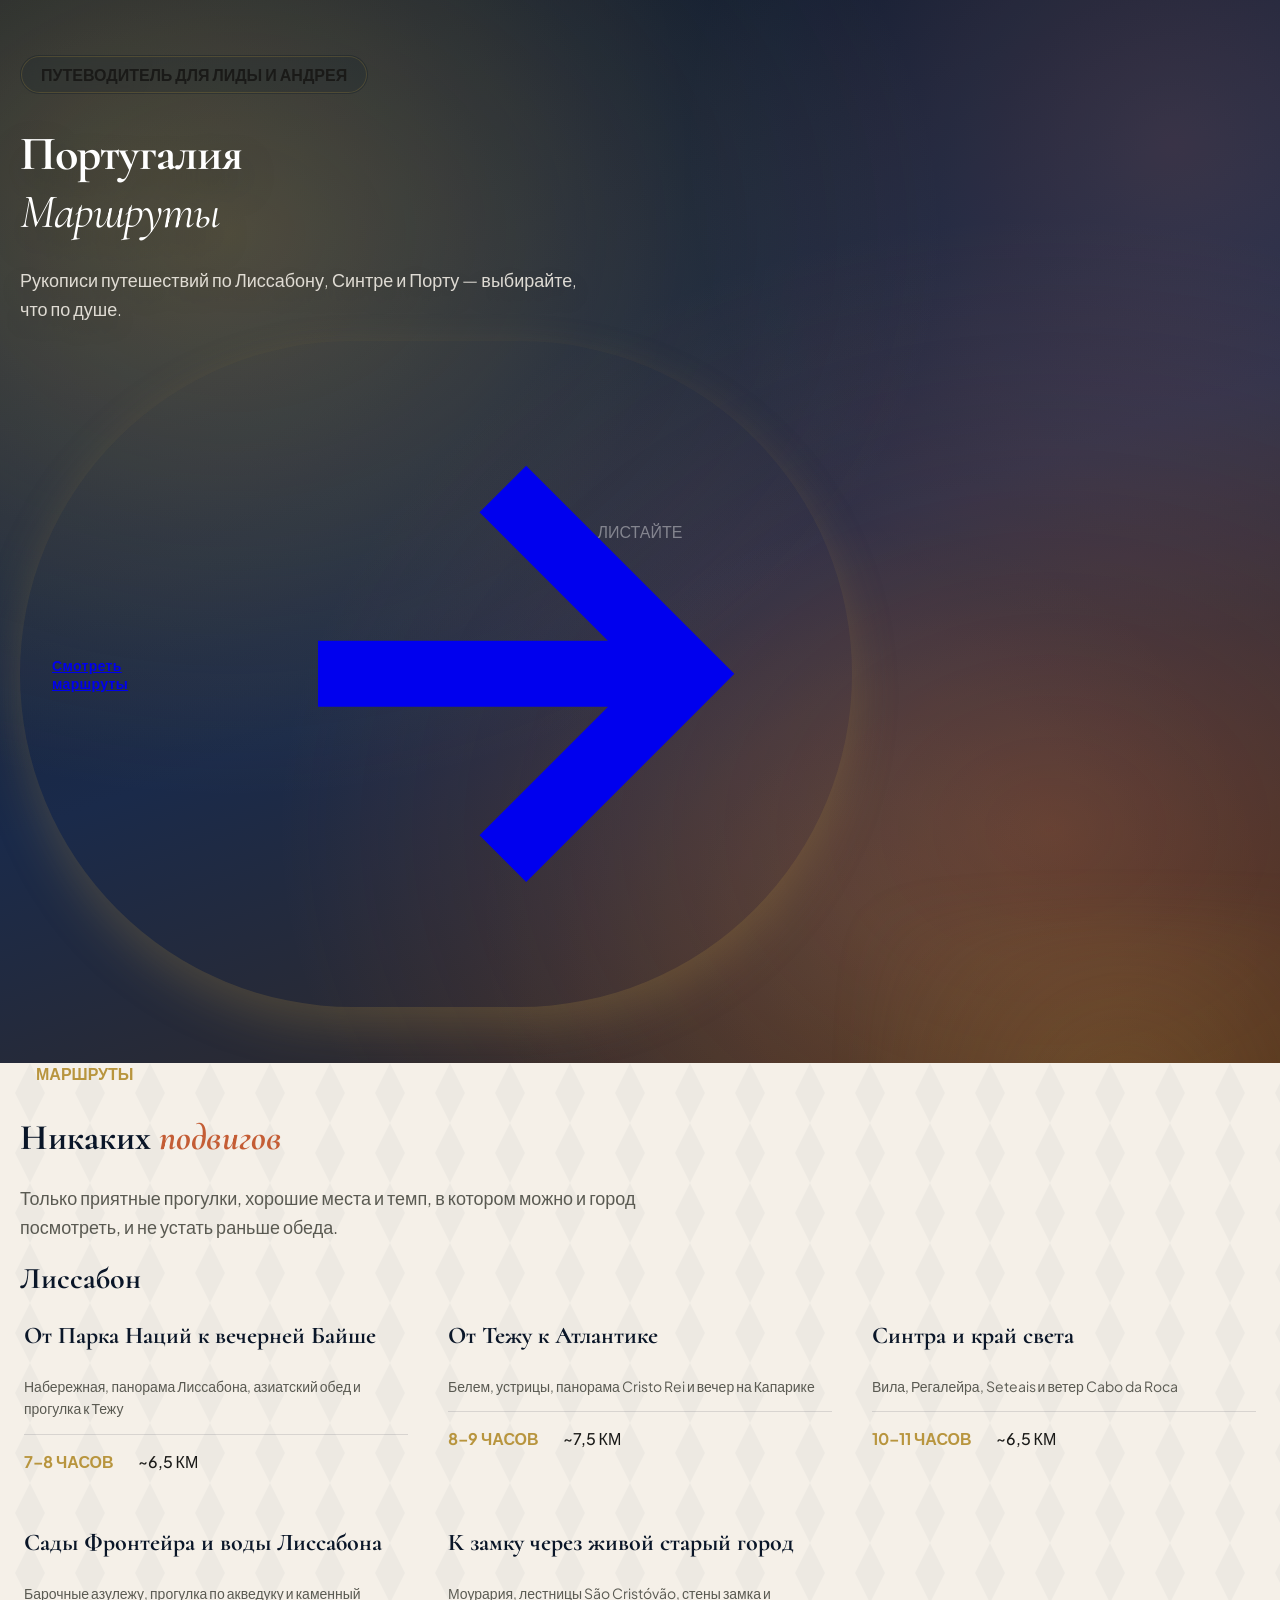
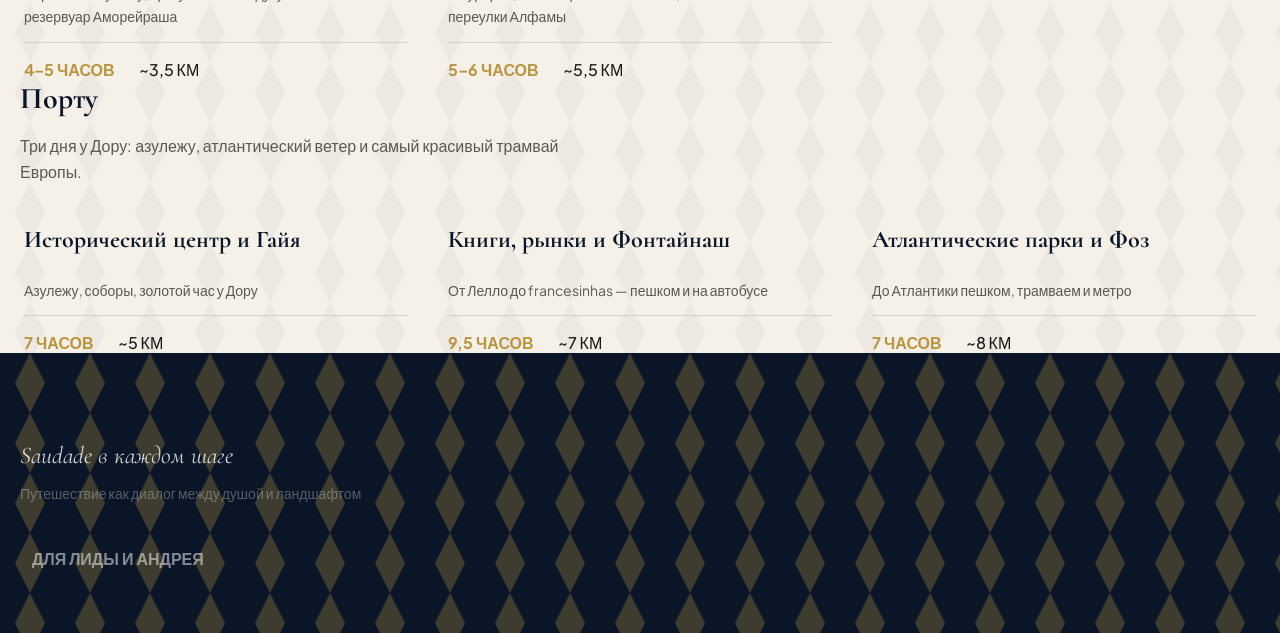
==== commit 7cf1172b: "Replace Ajuda route and add gallery lightbox" ====
--- a/index.html
+++ b/index.html
@@ -69,7 +69,7 @@
 <link rel="stylesheet" href="css/base.css"/>
 <link rel="stylesheet" href="css/layout.css"/>
 <link rel="stylesheet" href="css/components.css"/>
-<link rel="stylesheet" href="css/timeline.css"/>
+<link rel="stylesheet" href="css/timeline.css?v=20260727-lightbox"/>
 <link rel="stylesheet" href="css/tailwind-fallback.css"/>
 </head>
 <body class="antialiased selection:bg-secondary/20 selection:text-primary page-ready">
@@ -289,5 +289,5 @@
 <img src="https://upload.wikimedia.org/wikipedia/commons/1/1d/The_rooftops_of_Lisbon.jpg" alt="" aria-hidden="true" style="display:none" onerror="document.body.classList.add('hero-fallback')" />
 
 <!-- ═══════════════ SCRIPT ═══════════════ -->
-<script type="module" src="js/app.js?v=20260424-gallery-cache-v4"></script>
+<script type="module" src="js/app.js?v=20260727-lightbox"></script>
 </body></html>
--- a/css/timeline.css
+++ b/css/timeline.css
@@ -324,6 +324,64 @@
             height: 100%;
             object-fit: cover;
             display: block;
+        }
+
+        .place-gallery-expand {
+            position: relative;
+            display: block;
+            width: 100%;
+            height: 100%;
+            padding: 0;
+            border: 0;
+            background: transparent;
+            color: white;
+            cursor: zoom-in;
+            text-align: inherit;
+        }
+
+        .place-gallery-expand:focus-visible {
+            outline: 3px solid rgba(184, 149, 62, 0.95);
+            outline-offset: -4px;
+        }
+
+        .place-gallery-expand-hint {
+            position: absolute;
+            right: 0.85rem;
+            top: 0.85rem;
+            z-index: 2;
+            display: inline-flex;
+            align-items: center;
+            gap: 0.4rem;
+            padding: 0.48rem 0.68rem;
+            border: 1px solid rgba(255, 255, 255, 0.3);
+            border-radius: 999px;
+            background: rgba(10, 22, 40, 0.62);
+            backdrop-filter: blur(12px);
+            font-size: 0.58rem;
+            font-weight: 700;
+            letter-spacing: 0.14em;
+            text-transform: uppercase;
+            opacity: 0;
+            transform: translateY(-4px);
+            transition:
+                opacity 0.3s ease,
+                transform 0.3s var(--ease-soft);
+        }
+
+        .place-gallery-expand-hint svg {
+            width: 0.85rem;
+            height: 0.85rem;
+            fill: none;
+            stroke: currentColor;
+            stroke-width: 1.8;
+            stroke-linecap: round;
+            stroke-linejoin: round;
+        }
+
+        .place-gallery-expand:hover .place-gallery-expand-hint,
+        .place-gallery-expand:focus-visible .place-gallery-expand-hint {
+            opacity: 1;
+            transform: translateY(0);
         }
 
         .place-gallery-skeleton {
@@ -511,6 +569,174 @@
             color: rgba(255, 255, 255, 0.76);
         }
 
+        .photo-lightbox {
+            position: fixed;
+            inset: 0;
+            z-index: 10020;
+            display: grid;
+            place-items: center;
+            padding: clamp(0.75rem, 2vw, 2rem);
+            opacity: 0;
+            visibility: hidden;
+            pointer-events: none;
+            transition:
+                opacity 0.3s ease,
+                visibility 0s linear 0.3s;
+        }
+
+        .photo-lightbox.is-open {
+            opacity: 1;
+            visibility: visible;
+            pointer-events: auto;
+            transition-delay: 0s;
+        }
+
+        .photo-lightbox-backdrop {
+            position: absolute;
+            inset: 0;
+            background:
+                radial-gradient(circle at 50% 30%, rgba(40, 51, 68, 0.45), transparent 55%),
+                rgba(4, 9, 16, 0.94);
+            backdrop-filter: blur(18px);
+            cursor: zoom-out;
+        }
+
+        .photo-lightbox-frame {
+            position: relative;
+            z-index: 1;
+            display: grid;
+            grid-template-rows: minmax(0, 1fr) auto;
+            width: min(96vw, 1800px);
+            height: min(94vh, 1200px);
+            min-height: 0;
+            transform: scale(0.97);
+            transition: transform 0.45s var(--ease-soft);
+        }
+
+        .photo-lightbox.is-open .photo-lightbox-frame {
+            transform: scale(1);
+        }
+
+        .photo-lightbox-image-wrap {
+            position: relative;
+            display: grid;
+            place-items: center;
+            min-width: 0;
+            min-height: 0;
+        }
+
+        .photo-lightbox-image {
+            position: relative;
+            z-index: 1;
+            display: block;
+            width: auto;
+            height: auto;
+            max-width: 100%;
+            max-height: 100%;
+            object-fit: contain;
+            opacity: 0;
+            filter: blur(8px);
+            box-shadow: 0 34px 100px rgba(0, 0, 0, 0.55);
+            transition:
+                opacity 0.35s ease,
+                filter 0.6s ease;
+        }
+
+        .photo-lightbox-image.is-loaded {
+            opacity: 1;
+            filter: blur(0);
+        }
+
+        .photo-lightbox-loading {
+            position: absolute;
+            color: rgba(255, 255, 255, 0.58);
+            font-size: 0.65rem;
+            font-weight: 700;
+            letter-spacing: 0.18em;
+            text-transform: uppercase;
+        }
+
+        .photo-lightbox-image.is-loaded + .photo-lightbox-loading {
+            display: none;
+        }
+
+        .photo-lightbox-close {
+            position: absolute;
+            z-index: 3;
+            top: 0;
+            right: 0;
+            width: 2.9rem;
+            height: 2.9rem;
+            display: grid;
+            place-items: center;
+            border: 1px solid rgba(255, 255, 255, 0.2);
+            border-radius: 999px;
+            background: rgba(10, 22, 40, 0.72);
+            color: white;
+            backdrop-filter: blur(14px);
+            cursor: pointer;
+            transform: translate(25%, -25%);
+            transition:
+                background-color 0.25s ease,
+                transform 0.25s var(--ease-soft);
+        }
+
+        .photo-lightbox-close:hover {
+            background: rgba(196, 93, 53, 0.92);
+            transform: translate(25%, -25%) scale(1.06);
+        }
+
+        .photo-lightbox-close:focus-visible {
+            outline: 2px solid var(--gold);
+            outline-offset: 3px;
+        }
+
+        .photo-lightbox-close svg {
+            width: 1.25rem;
+            height: 1.25rem;
+            fill: none;
+            stroke: currentColor;
+            stroke-width: 1.8;
+            stroke-linecap: round;
+        }
+
+        .photo-lightbox-caption {
+            margin: 0;
+            padding: 0.85rem 3.5rem 0;
+            min-height: 2.4rem;
+            color: rgba(255, 255, 255, 0.72);
+            font-family: 'Cormorant', serif;
+            font-size: clamp(1rem, 2vw, 1.25rem);
+            font-style: italic;
+            text-align: center;
+        }
+
+        @media (max-width: 640px) {
+            .place-gallery-expand-hint {
+                opacity: 1;
+                transform: none;
+            }
+
+            .photo-lightbox-frame {
+                width: 100%;
+                height: 92vh;
+            }
+
+            .photo-lightbox-close {
+                top: 0.25rem;
+                right: 0.25rem;
+                transform: none;
+            }
+
+            .photo-lightbox-close:hover {
+                transform: scale(1.04);
+            }
+
+            .photo-lightbox-caption {
+                padding-inline: 3rem;
+            }
+        }
+
         .place-step {
             pointer-events: none;
         }
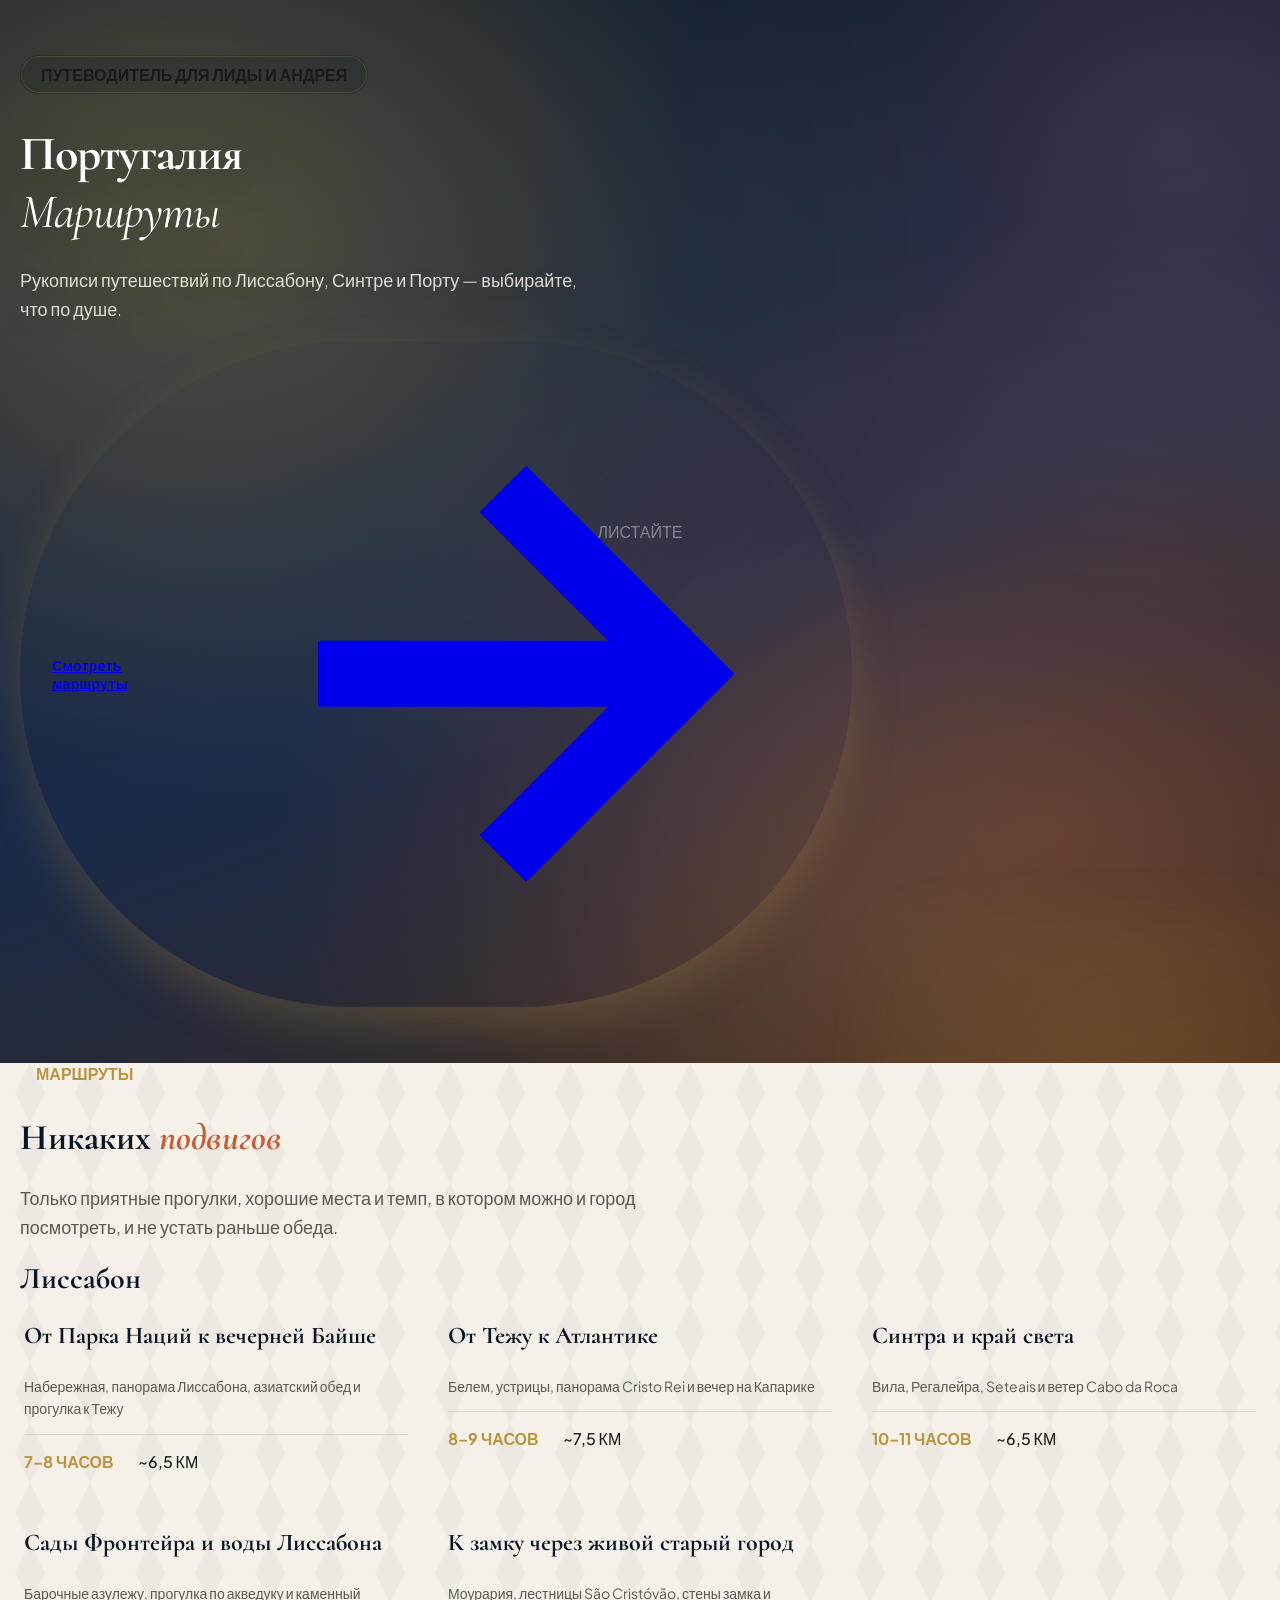
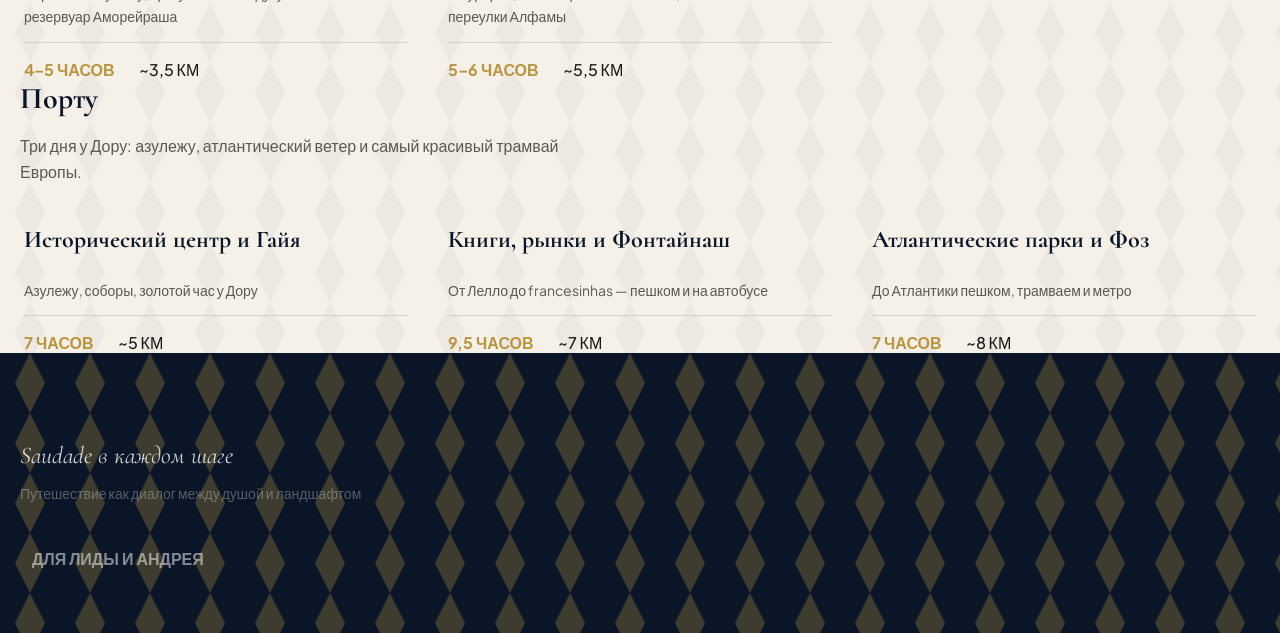
==== commit c4a6207f: "Add navigation to fullscreen gallery" ====
--- a/index.html
+++ b/index.html
@@ -69,7 +69,7 @@
 <link rel="stylesheet" href="css/base.css"/>
 <link rel="stylesheet" href="css/layout.css"/>
 <link rel="stylesheet" href="css/components.css"/>
-<link rel="stylesheet" href="css/timeline.css?v=20260727-lightbox"/>
+<link rel="stylesheet" href="css/timeline.css?v=20260727-lightbox-nav"/>
 <link rel="stylesheet" href="css/tailwind-fallback.css"/>
 </head>
 <body class="antialiased selection:bg-secondary/20 selection:text-primary page-ready">
@@ -289,5 +289,5 @@
 <img src="https://upload.wikimedia.org/wikipedia/commons/1/1d/The_rooftops_of_Lisbon.jpg" alt="" aria-hidden="true" style="display:none" onerror="document.body.classList.add('hero-fallback')" />
 
 <!-- ═══════════════ SCRIPT ═══════════════ -->
-<script type="module" src="js/app.js?v=20260727-lightbox"></script>
+<script type="module" src="js/app.js?v=20260727-lightbox-nav"></script>
 </body></html>
--- a/css/timeline.css
+++ b/css/timeline.css
@@ -700,10 +700,73 @@
             stroke-linecap: round;
         }
 
+        .photo-lightbox-nav {
+            position: absolute;
+            top: 50%;
+            z-index: 3;
+            width: clamp(2.8rem, 5vw, 4rem);
+            height: clamp(2.8rem, 5vw, 4rem);
+            display: grid;
+            place-items: center;
+            padding: 0;
+            border: 1px solid rgba(255, 255, 255, 0.22);
+            border-radius: 999px;
+            background: rgba(10, 22, 40, 0.7);
+            color: white;
+            backdrop-filter: blur(14px);
+            cursor: pointer;
+            transform: translateY(-50%);
+            transition:
+                background-color 0.25s ease,
+                transform 0.3s var(--ease-soft),
+                border-color 0.25s ease;
+        }
+
+        .photo-lightbox-nav:hover {
+            background: rgba(196, 93, 53, 0.92);
+            border-color: rgba(255, 255, 255, 0.42);
+            transform: translateY(-50%) scale(1.06);
+        }
+
+        .photo-lightbox-nav:focus-visible {
+            outline: 2px solid var(--gold);
+            outline-offset: 3px;
+        }
+
+        .photo-lightbox-nav[hidden] {
+            display: none;
+        }
+
+        .photo-lightbox-nav.prev {
+            left: clamp(0.35rem, 1.5vw, 1.5rem);
+        }
+
+        .photo-lightbox-nav.next {
+            right: clamp(0.35rem, 1.5vw, 1.5rem);
+        }
+
+        .photo-lightbox-nav svg {
+            width: clamp(1.15rem, 2vw, 1.5rem);
+            height: clamp(1.15rem, 2vw, 1.5rem);
+            fill: none;
+            stroke: currentColor;
+            stroke-width: 1.8;
+            stroke-linecap: round;
+            stroke-linejoin: round;
+        }
+
+        .photo-lightbox-footer {
+            display: grid;
+            grid-template-columns: 1fr auto 1fr;
+            align-items: center;
+            gap: 1rem;
+            min-height: 2.4rem;
+            padding-top: 0.85rem;
+        }
+
         .photo-lightbox-caption {
+            grid-column: 2;
             margin: 0;
-            padding: 0.85rem 3.5rem 0;
-            min-height: 2.4rem;
             color: rgba(255, 255, 255, 0.72);
             font-family: 'Cormorant', serif;
             font-size: clamp(1rem, 2vw, 1.25rem);
@@ -711,6 +774,16 @@
             text-align: center;
         }
 
+        .photo-lightbox-counter {
+            grid-column: 3;
+            justify-self: end;
+            padding-right: 0.25rem;
+            color: rgba(255, 255, 255, 0.55);
+            font-size: 0.65rem;
+            font-weight: 700;
+            letter-spacing: 0.18em;
+        }
+
         @media (max-width: 640px) {
             .place-gallery-expand-hint {
                 opacity: 1;
@@ -733,7 +806,20 @@
             }
 
             .photo-lightbox-caption {
-                padding-inline: 3rem;
+                max-width: 62vw;
+            }
+
+            .photo-lightbox-footer {
+                grid-template-columns: 1fr auto;
+            }
+
+            .photo-lightbox-caption {
+                grid-column: 1;
+                text-align: left;
+            }
+
+            .photo-lightbox-counter {
+                grid-column: 2;
             }
         }
 
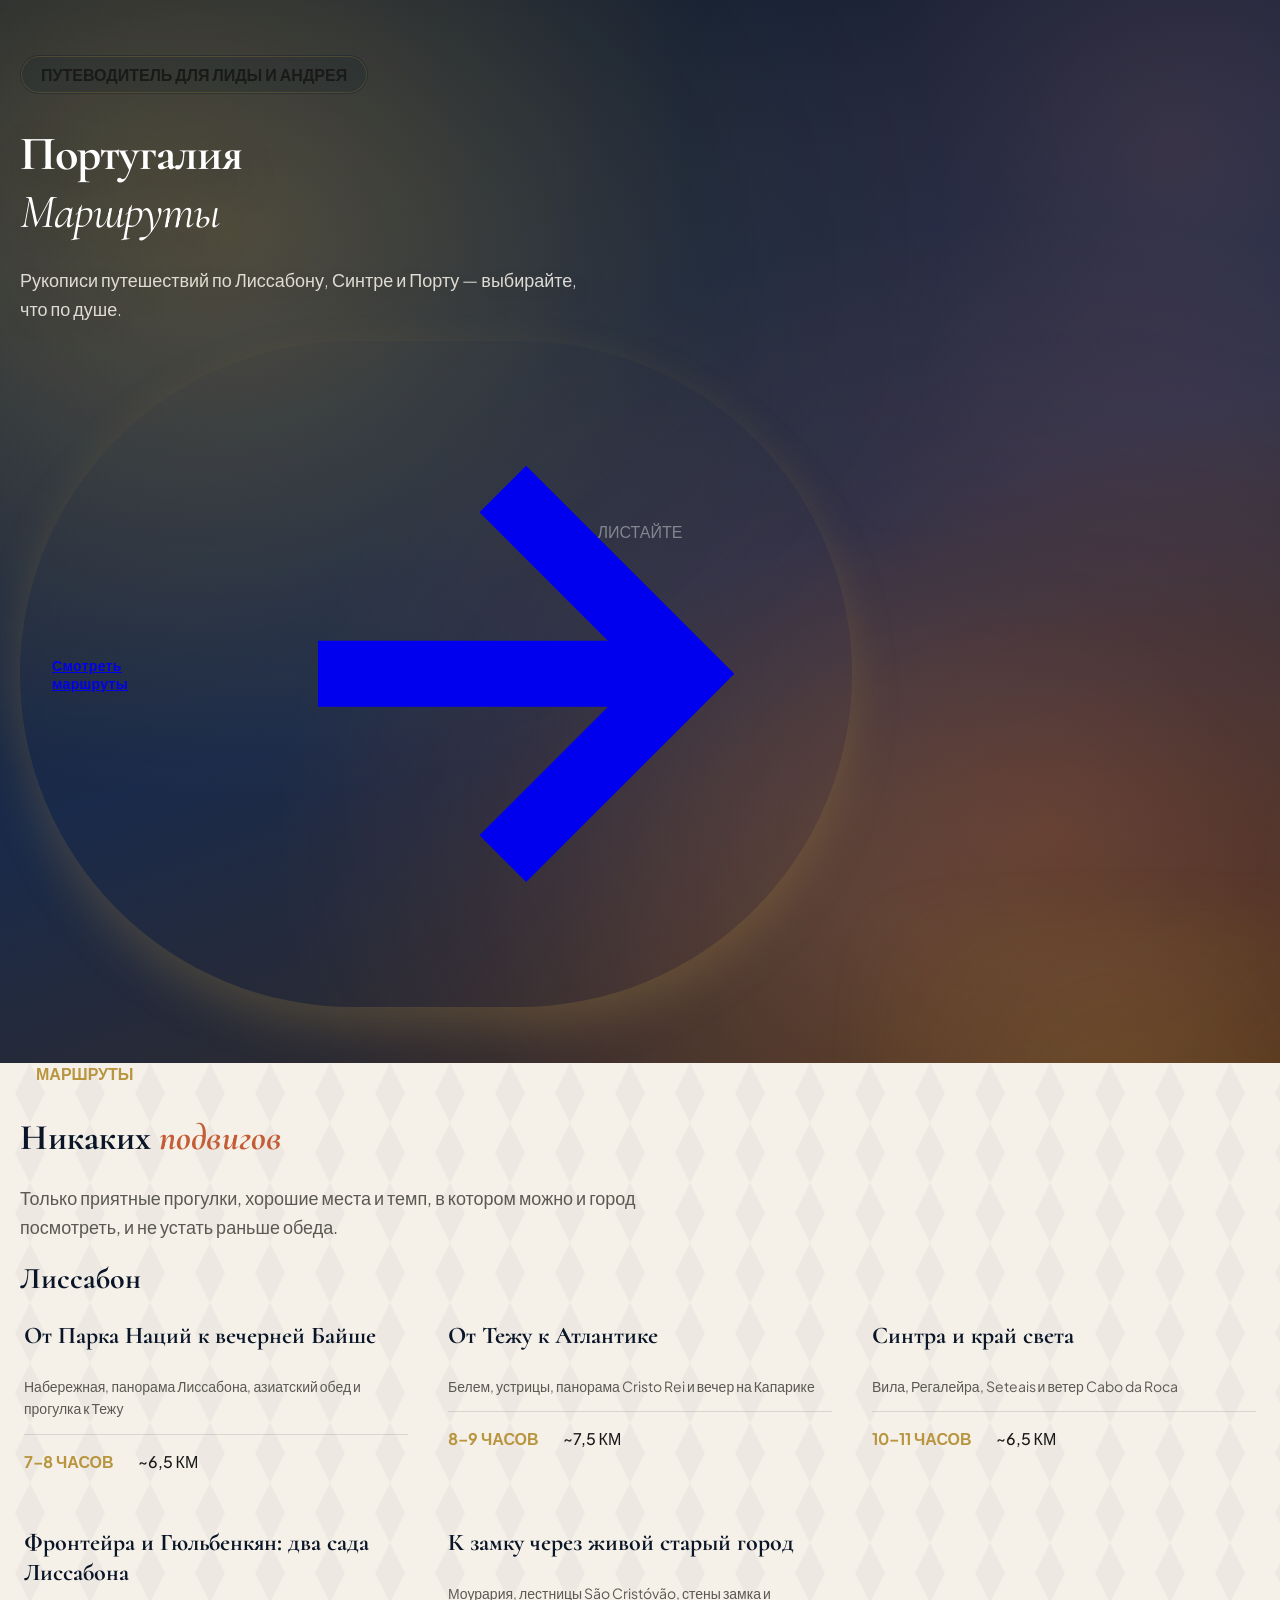
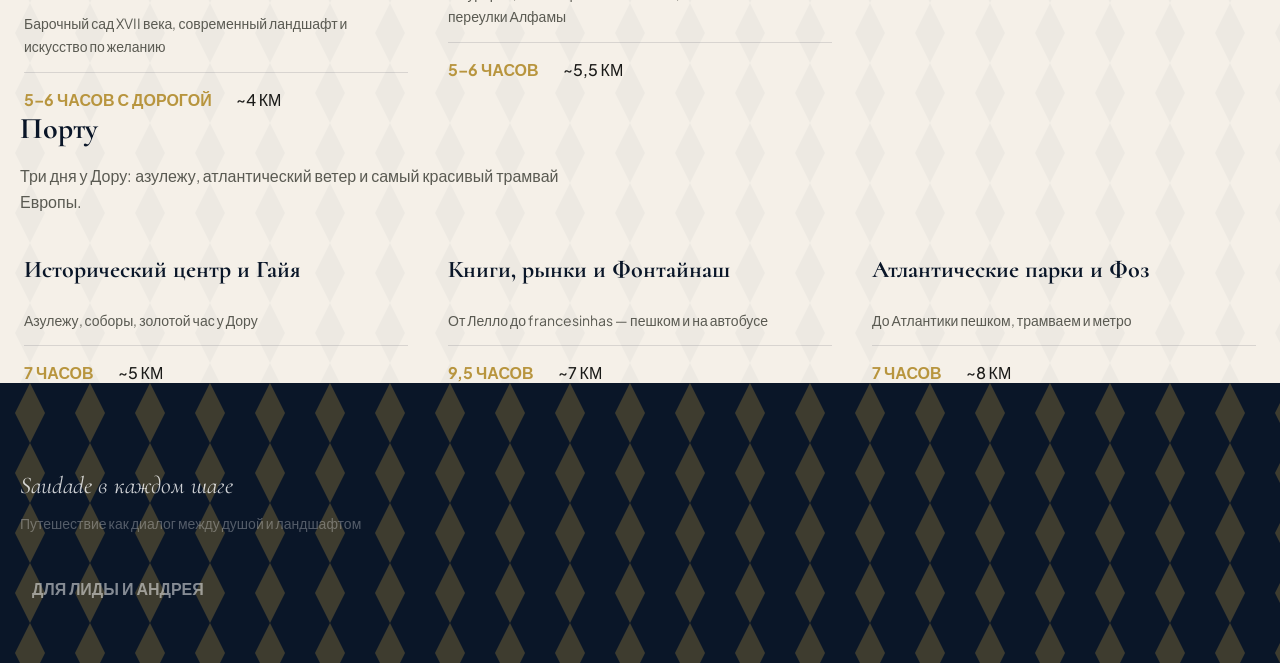
==== commit bab3997f: "Replace water route with two gardens" ====
--- a/index.html
+++ b/index.html
@@ -289,5 +289,5 @@
 <img src="https://upload.wikimedia.org/wikipedia/commons/1/1d/The_rooftops_of_Lisbon.jpg" alt="" aria-hidden="true" style="display:none" onerror="document.body.classList.add('hero-fallback')" />
 
 <!-- ═══════════════ SCRIPT ═══════════════ -->
-<script type="module" src="js/app.js?v=20260727-lightbox-nav"></script>
+<script type="module" src="js/app.js?v=20260727-two-gardens-2"></script>
 </body></html>
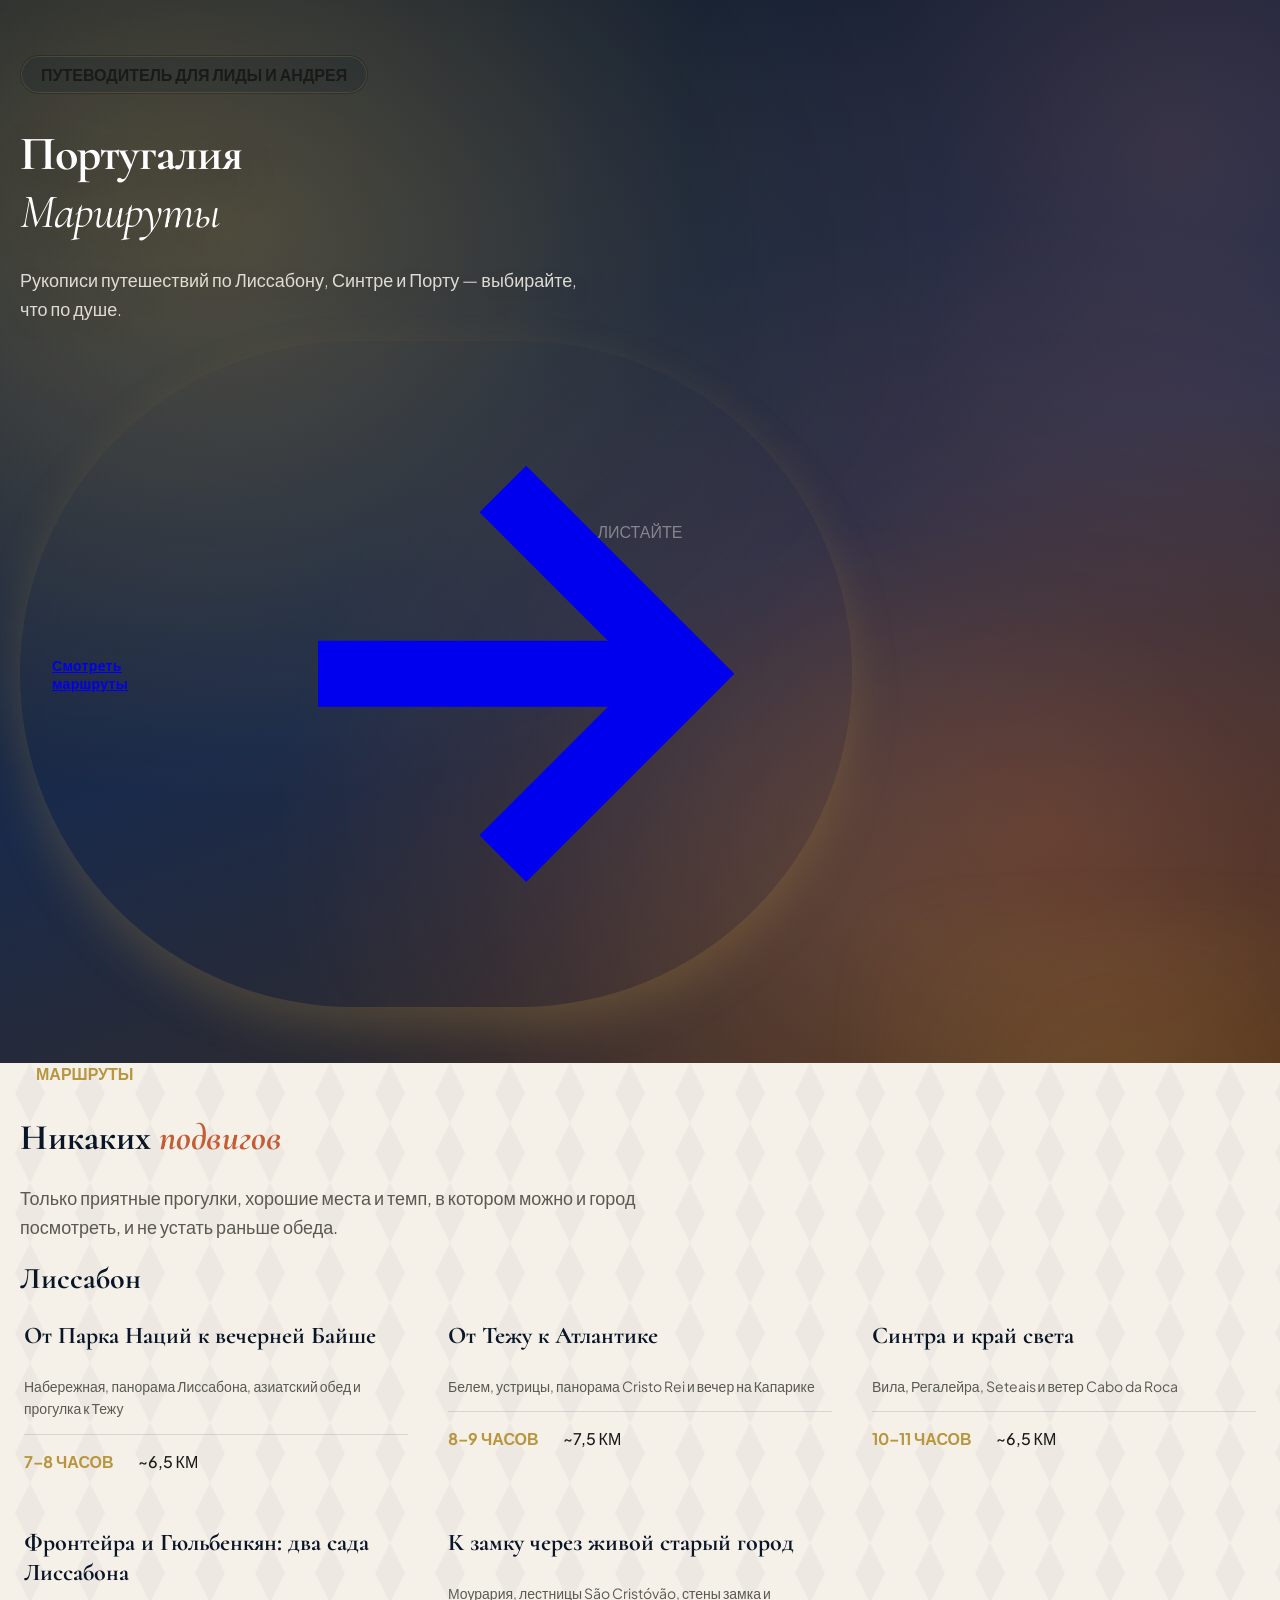
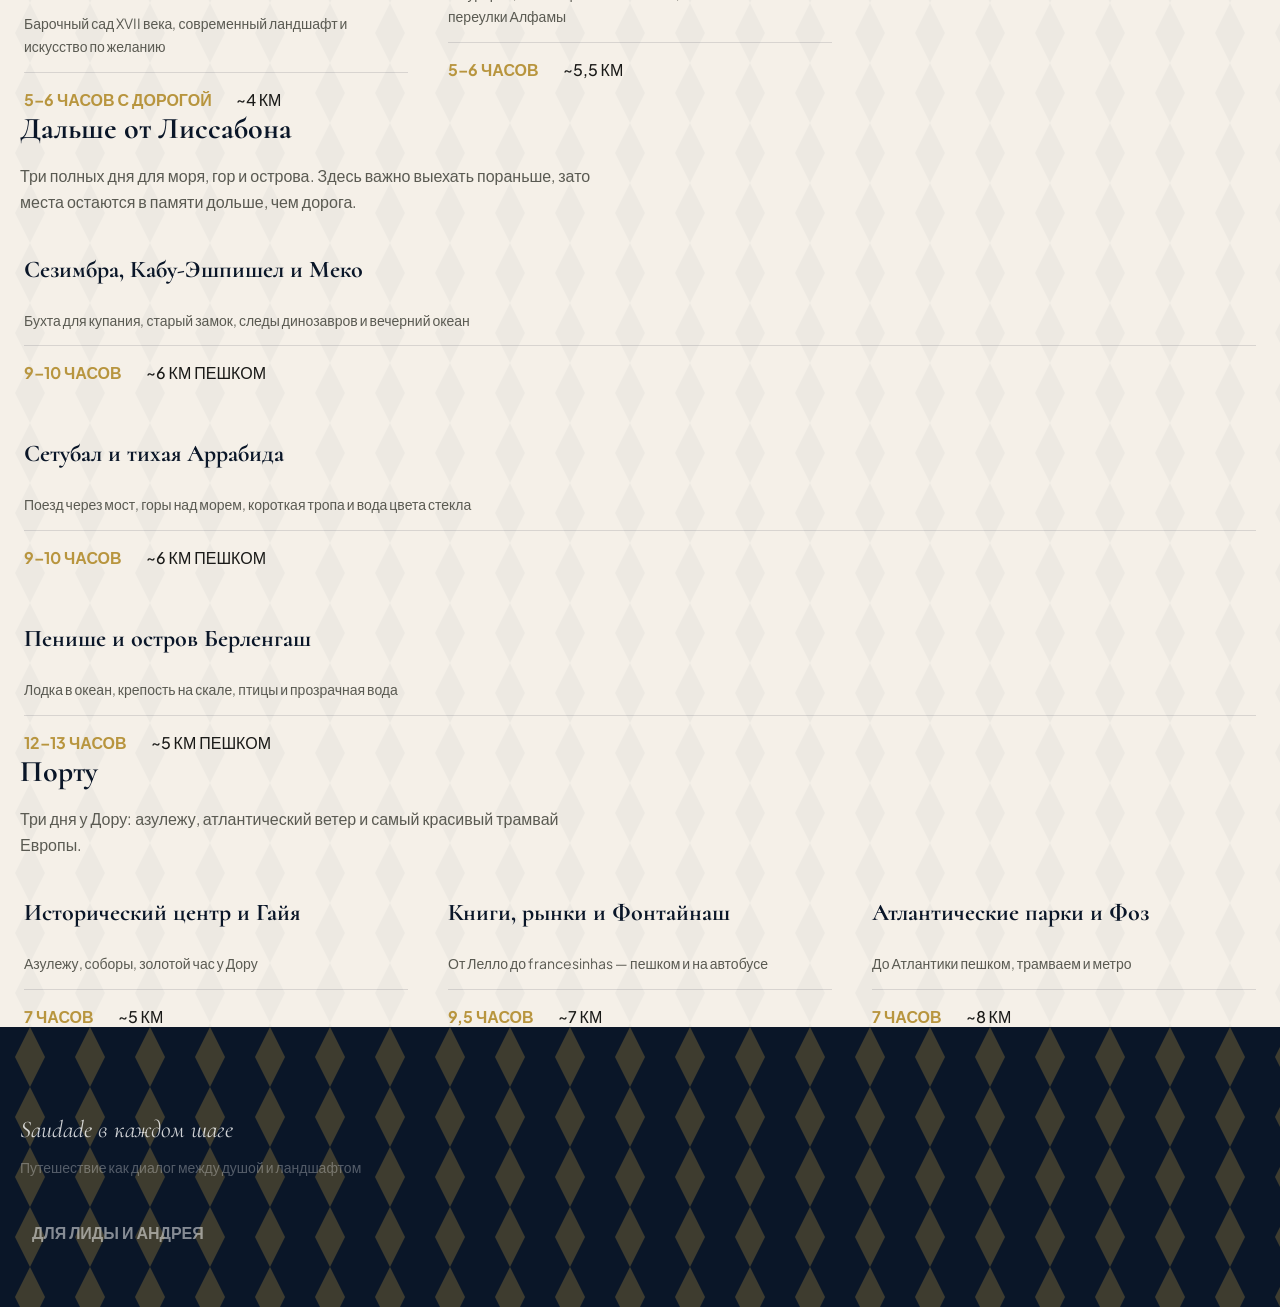
==== commit 74e881e6: "feat: add Atlantic day-trip routes" ====
--- a/index.html
+++ b/index.html
@@ -181,6 +181,16 @@
 </div>
 </div>
 
+<!-- ── Дальше от Лиссабона ── -->
+<div class="section-reveal is-visible mb-10 md:mb-14">
+<div class="flex items-center gap-5">
+<span class="text-3xl md:text-4xl font-serif font-bold text-primary">Дальше от Лиссабона</span>
+<div class="flex-1 h-px bg-primary/10"></div>
+</div>
+<p class="text-on-surface-variant text-base mt-4 max-w-xl leading-relaxed">Три полных дня для моря, гор и острова. Здесь важно выехать пораньше, зато места остаются в памяти дольше, чем дорога.</p>
+</div>
+<div class="grid grid-cols-1 md:grid-cols-2 lg:grid-cols-3 gap-8 md:gap-10 mb-28 md:mb-40" id="getawayRoutesGrid"></div>
+
 <!-- ── Порту ── -->
 <div class="section-reveal is-visible mb-10 md:mb-14">
 <div class="flex items-center gap-5">
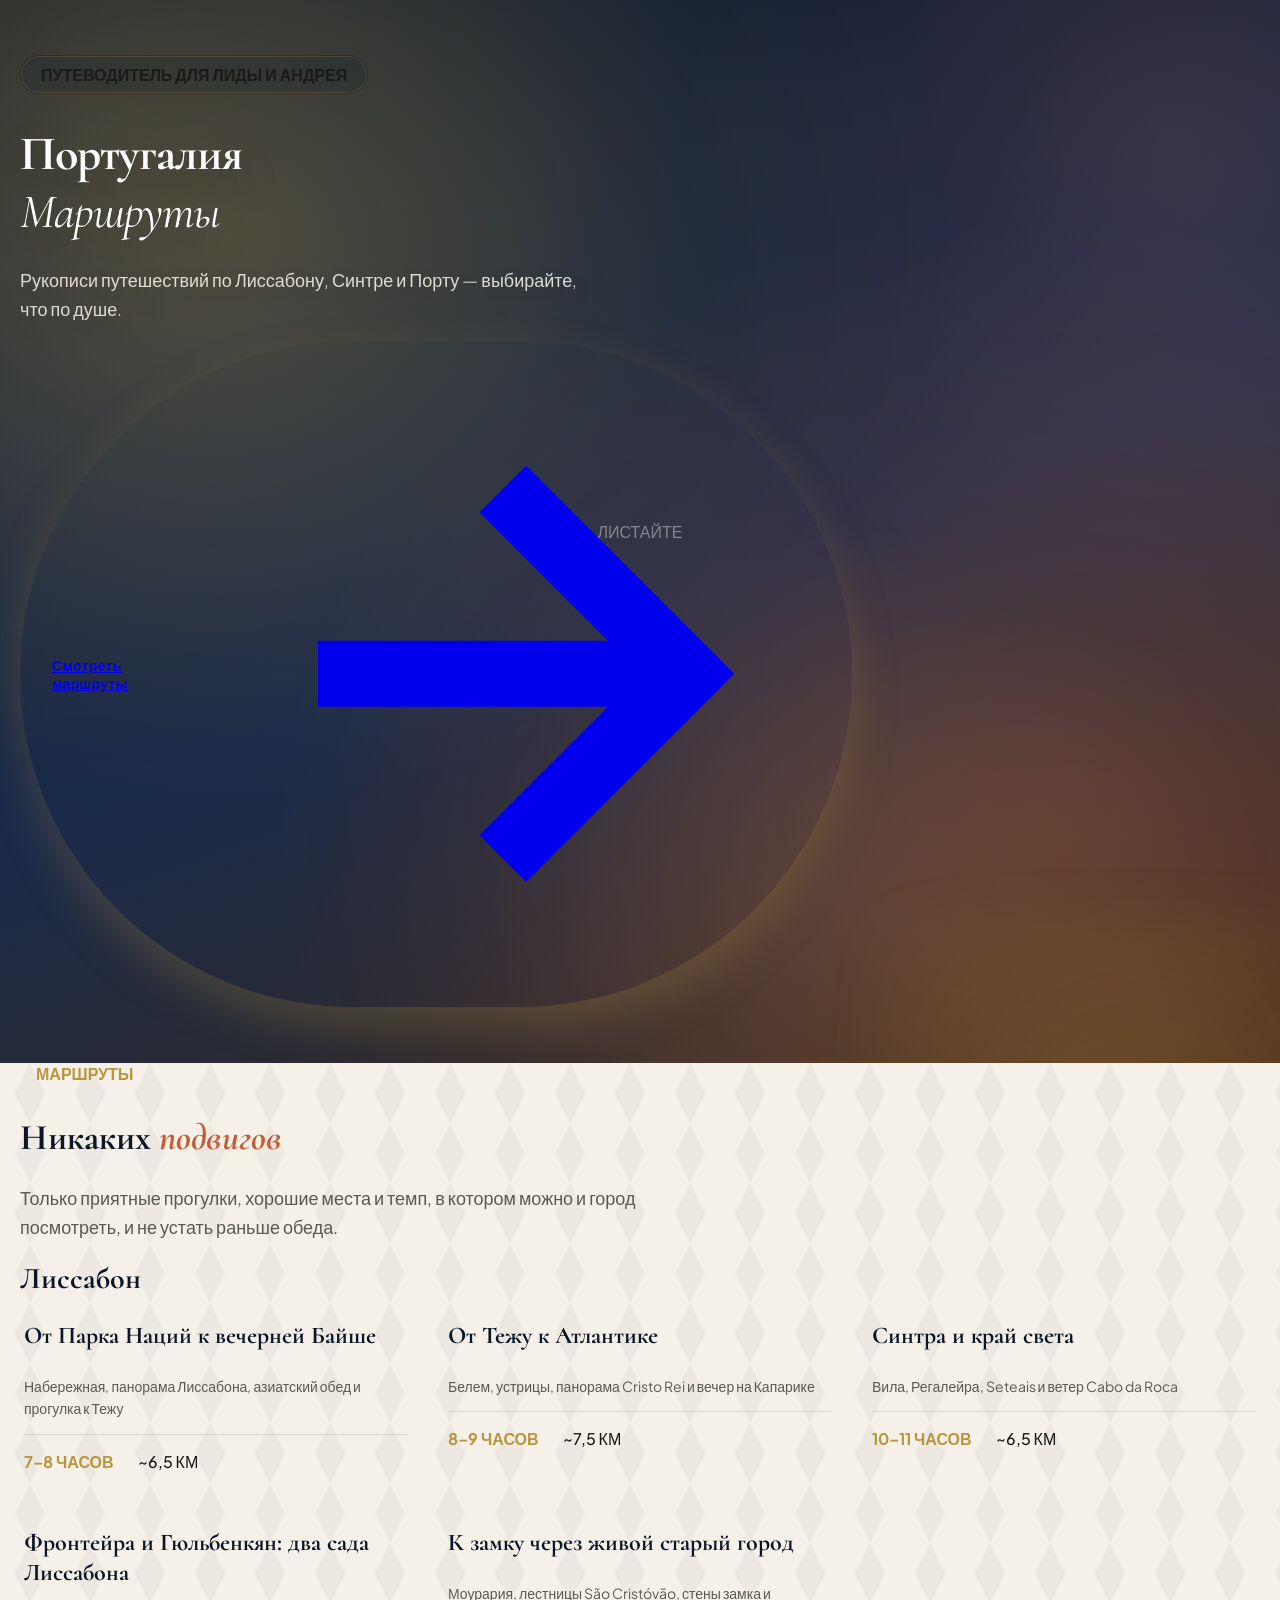
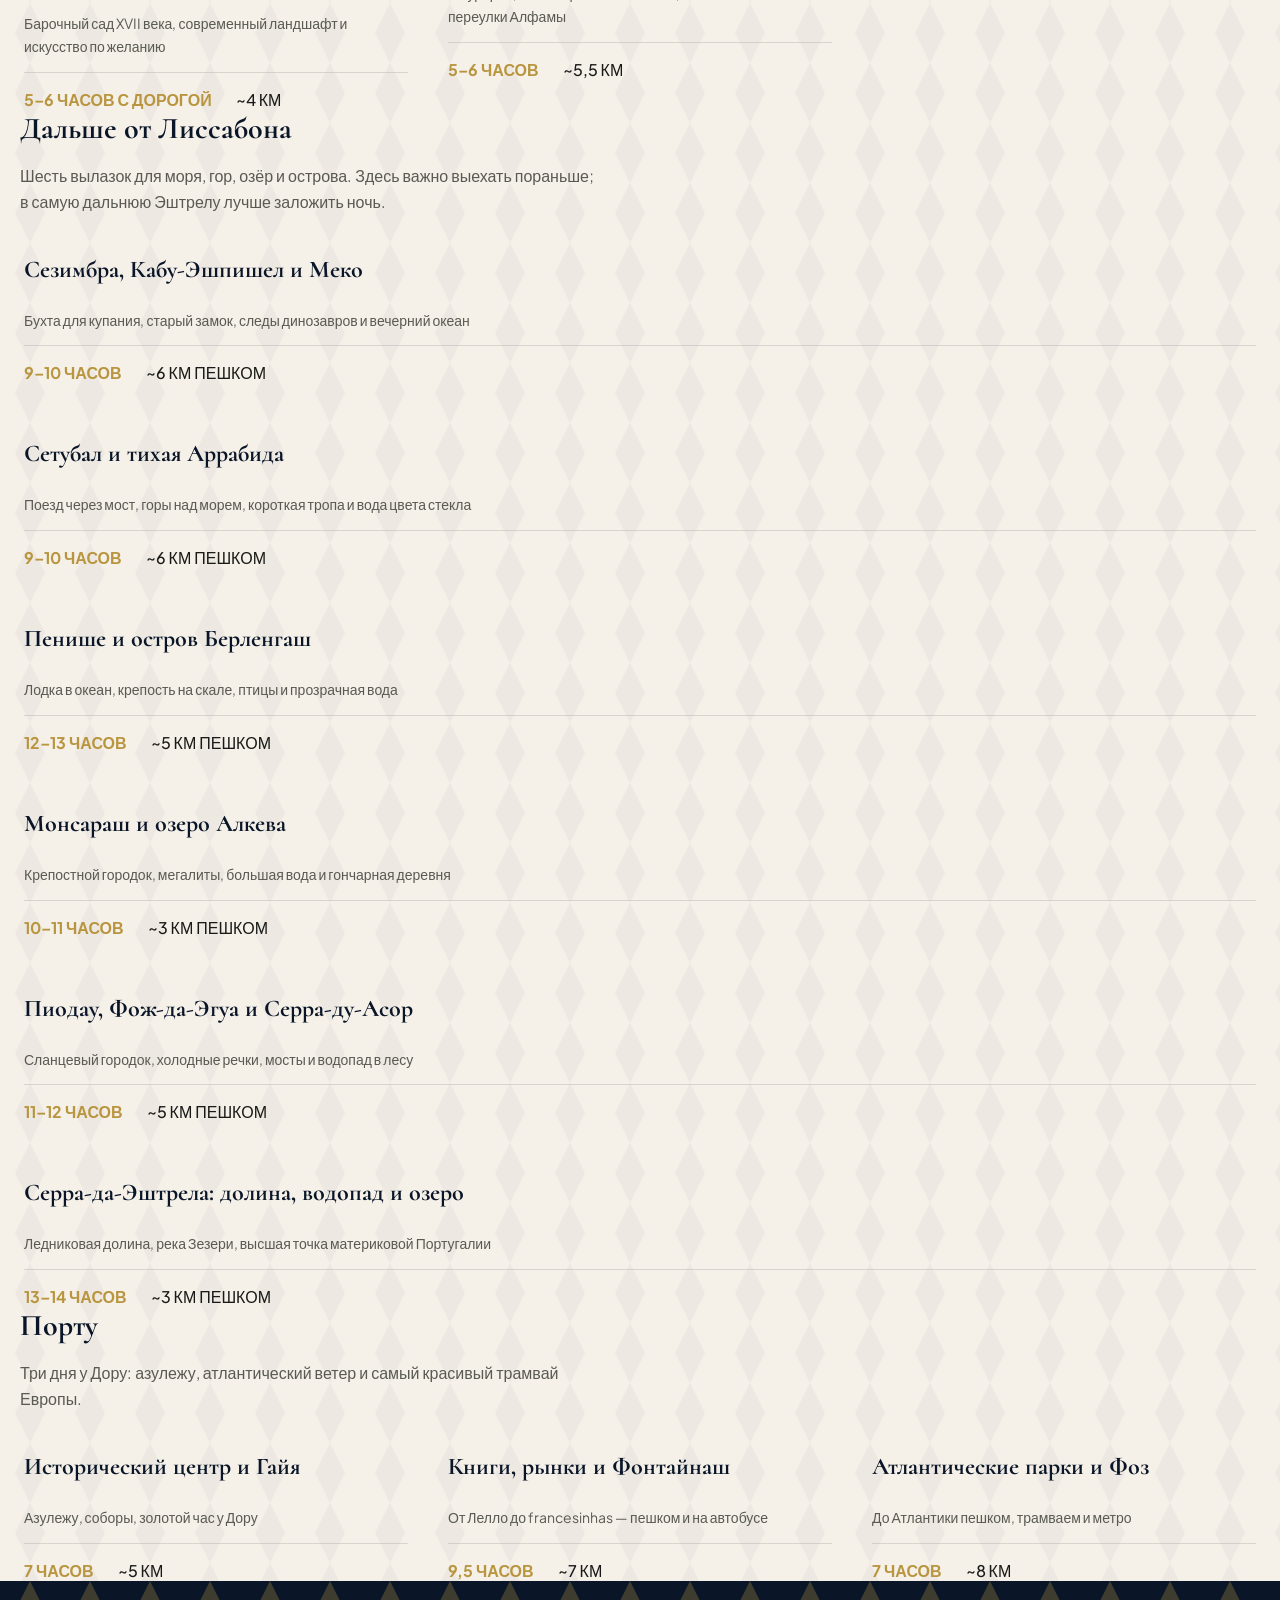
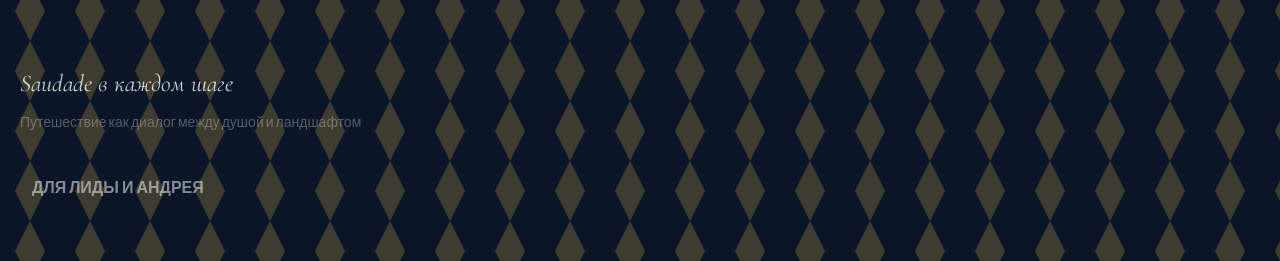
==== commit dc91653c: "feat: add central Portugal road trips" ====
--- a/index.html
+++ b/index.html
@@ -187,7 +187,7 @@
 <span class="text-3xl md:text-4xl font-serif font-bold text-primary">Дальше от Лиссабона</span>
 <div class="flex-1 h-px bg-primary/10"></div>
 </div>
-<p class="text-on-surface-variant text-base mt-4 max-w-xl leading-relaxed">Три полных дня для моря, гор и острова. Здесь важно выехать пораньше, зато места остаются в памяти дольше, чем дорога.</p>
+<p class="text-on-surface-variant text-base mt-4 max-w-xl leading-relaxed">Шесть вылазок для моря, гор, озёр и острова. Здесь важно выехать пораньше; в самую дальнюю Эштрелу лучше заложить ночь.</p>
 </div>
 <div class="grid grid-cols-1 md:grid-cols-2 lg:grid-cols-3 gap-8 md:gap-10 mb-28 md:mb-40" id="getawayRoutesGrid"></div>
 
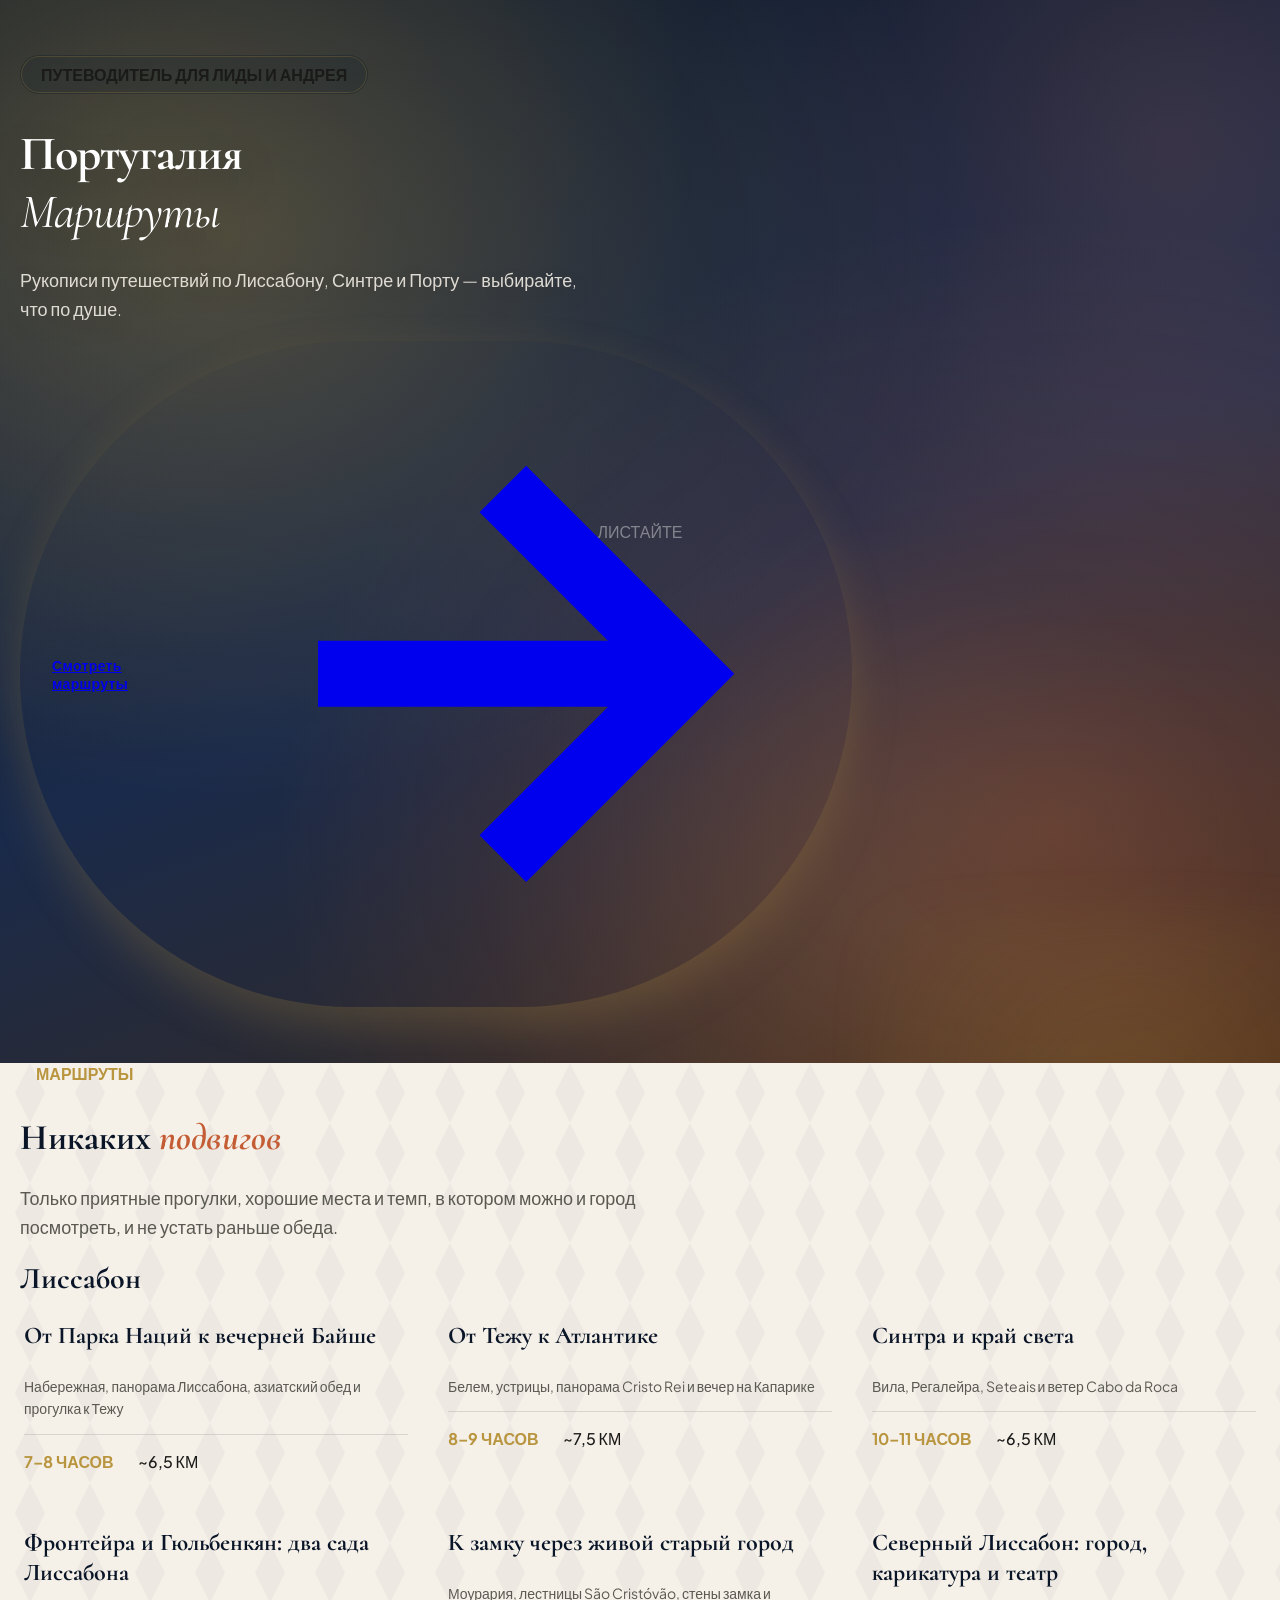
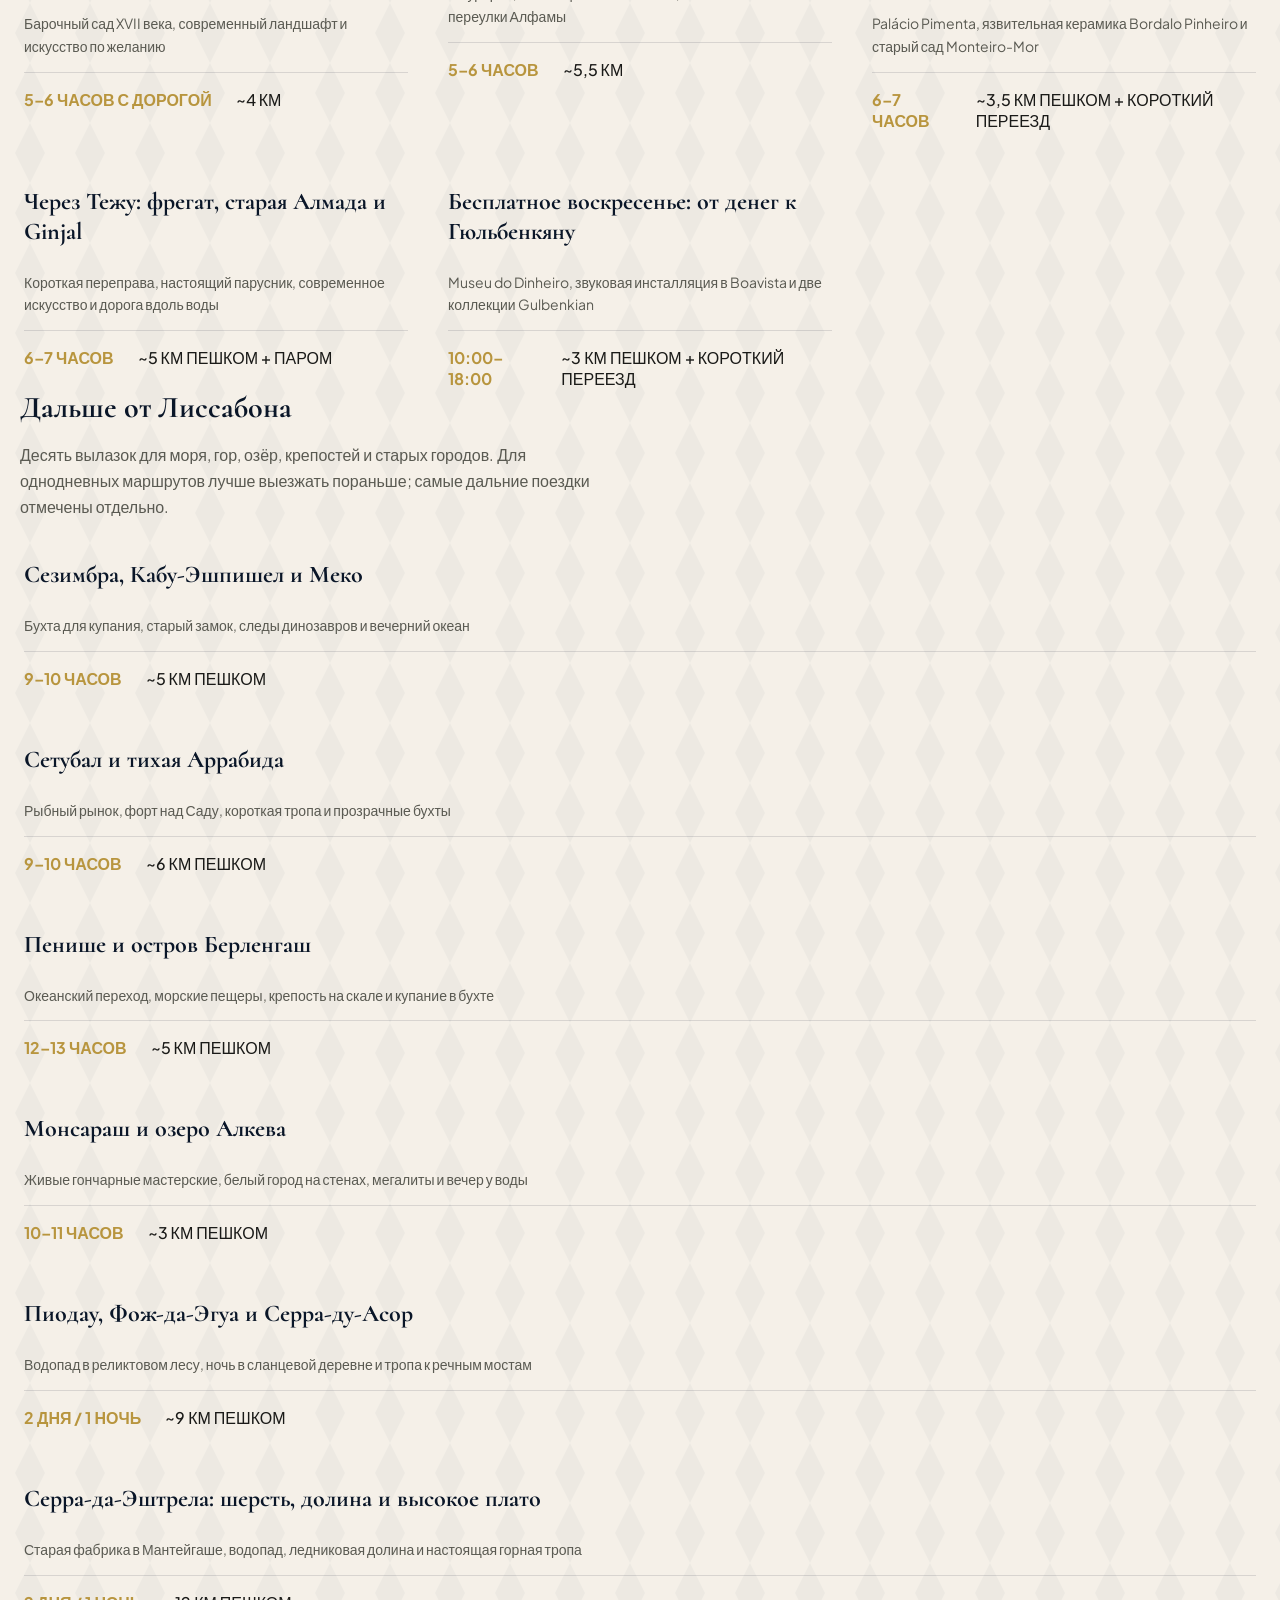
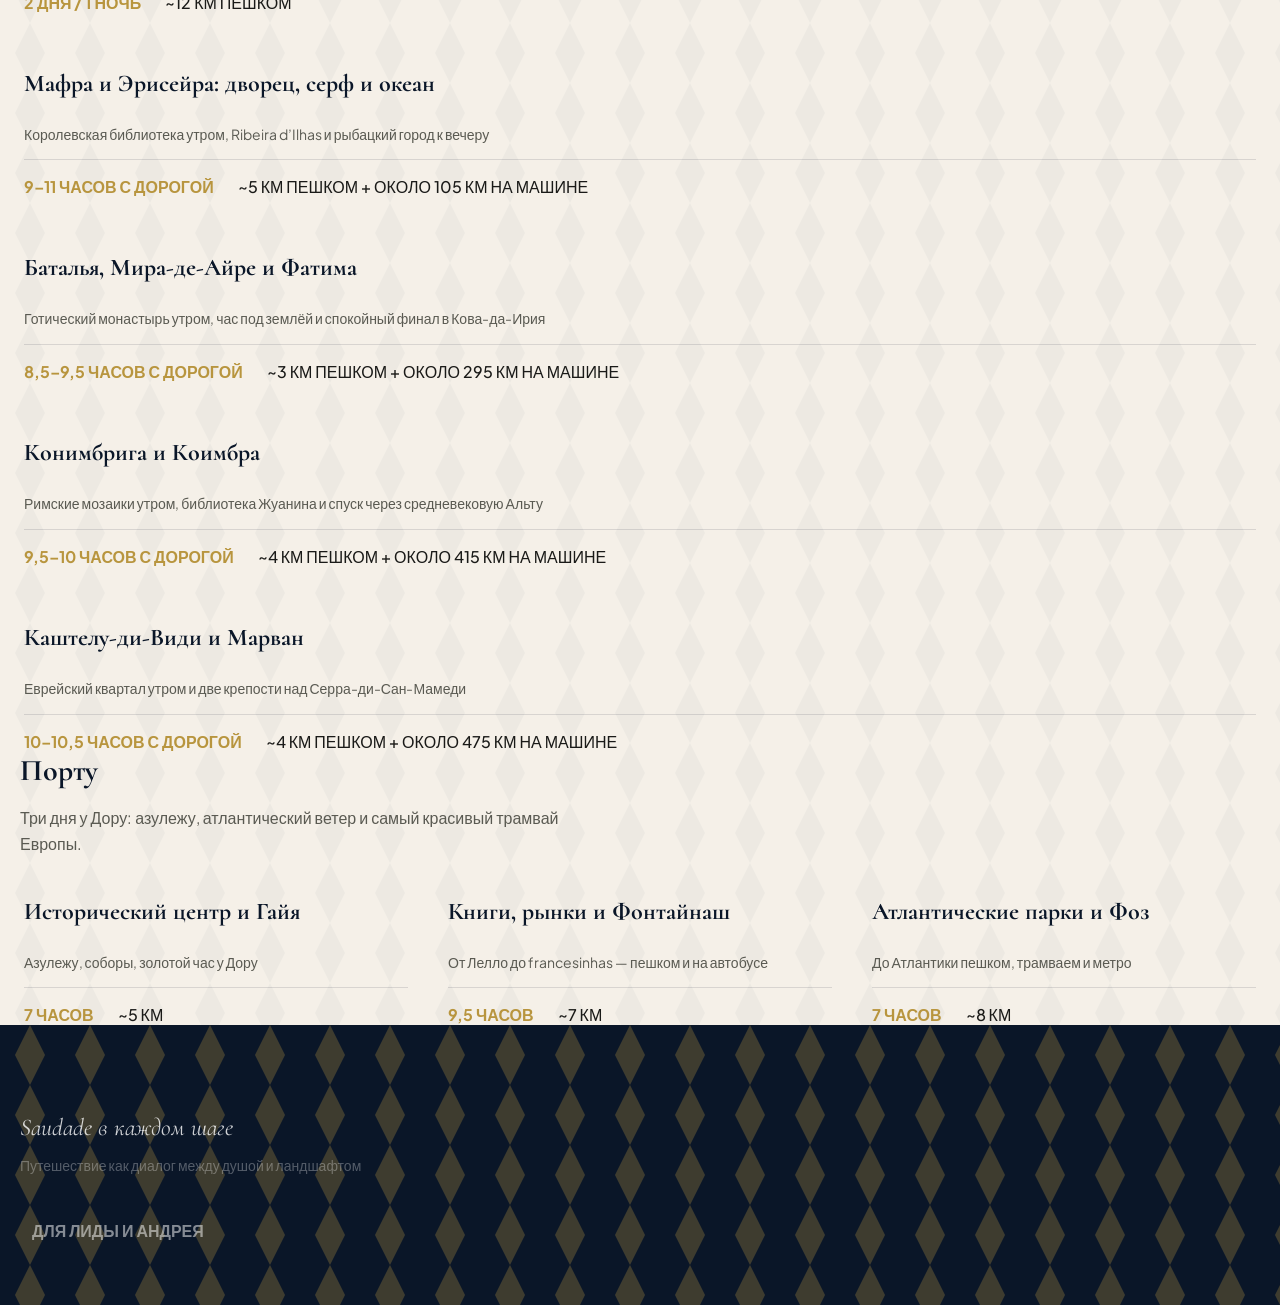
==== commit e6250581: "feat: add and refresh Portugal routes" ====
--- a/index.html
+++ b/index.html
@@ -187,7 +187,7 @@
 <span class="text-3xl md:text-4xl font-serif font-bold text-primary">Дальше от Лиссабона</span>
 <div class="flex-1 h-px bg-primary/10"></div>
 </div>
-<p class="text-on-surface-variant text-base mt-4 max-w-xl leading-relaxed">Шесть вылазок для моря, гор, озёр и острова. Здесь важно выехать пораньше; в самую дальнюю Эштрелу лучше заложить ночь.</p>
+<p class="text-on-surface-variant text-base mt-4 max-w-xl leading-relaxed">Десять вылазок для моря, гор, озёр, крепостей и старых городов. Для однодневных маршрутов лучше выезжать пораньше; самые дальние поездки отмечены отдельно.</p>
 </div>
 <div class="grid grid-cols-1 md:grid-cols-2 lg:grid-cols-3 gap-8 md:gap-10 mb-28 md:mb-40" id="getawayRoutesGrid"></div>
 
@@ -299,5 +299,5 @@
 <img src="https://upload.wikimedia.org/wikipedia/commons/1/1d/The_rooftops_of_Lisbon.jpg" alt="" aria-hidden="true" style="display:none" onerror="document.body.classList.add('hero-fallback')" />
 
 <!-- ═══════════════ SCRIPT ═══════════════ -->
-<script type="module" src="js/app.js?v=20260727-two-gardens-2"></script>
+<script type="module" src="js/app.js?v=20260805-route-audit"></script>
 </body></html>
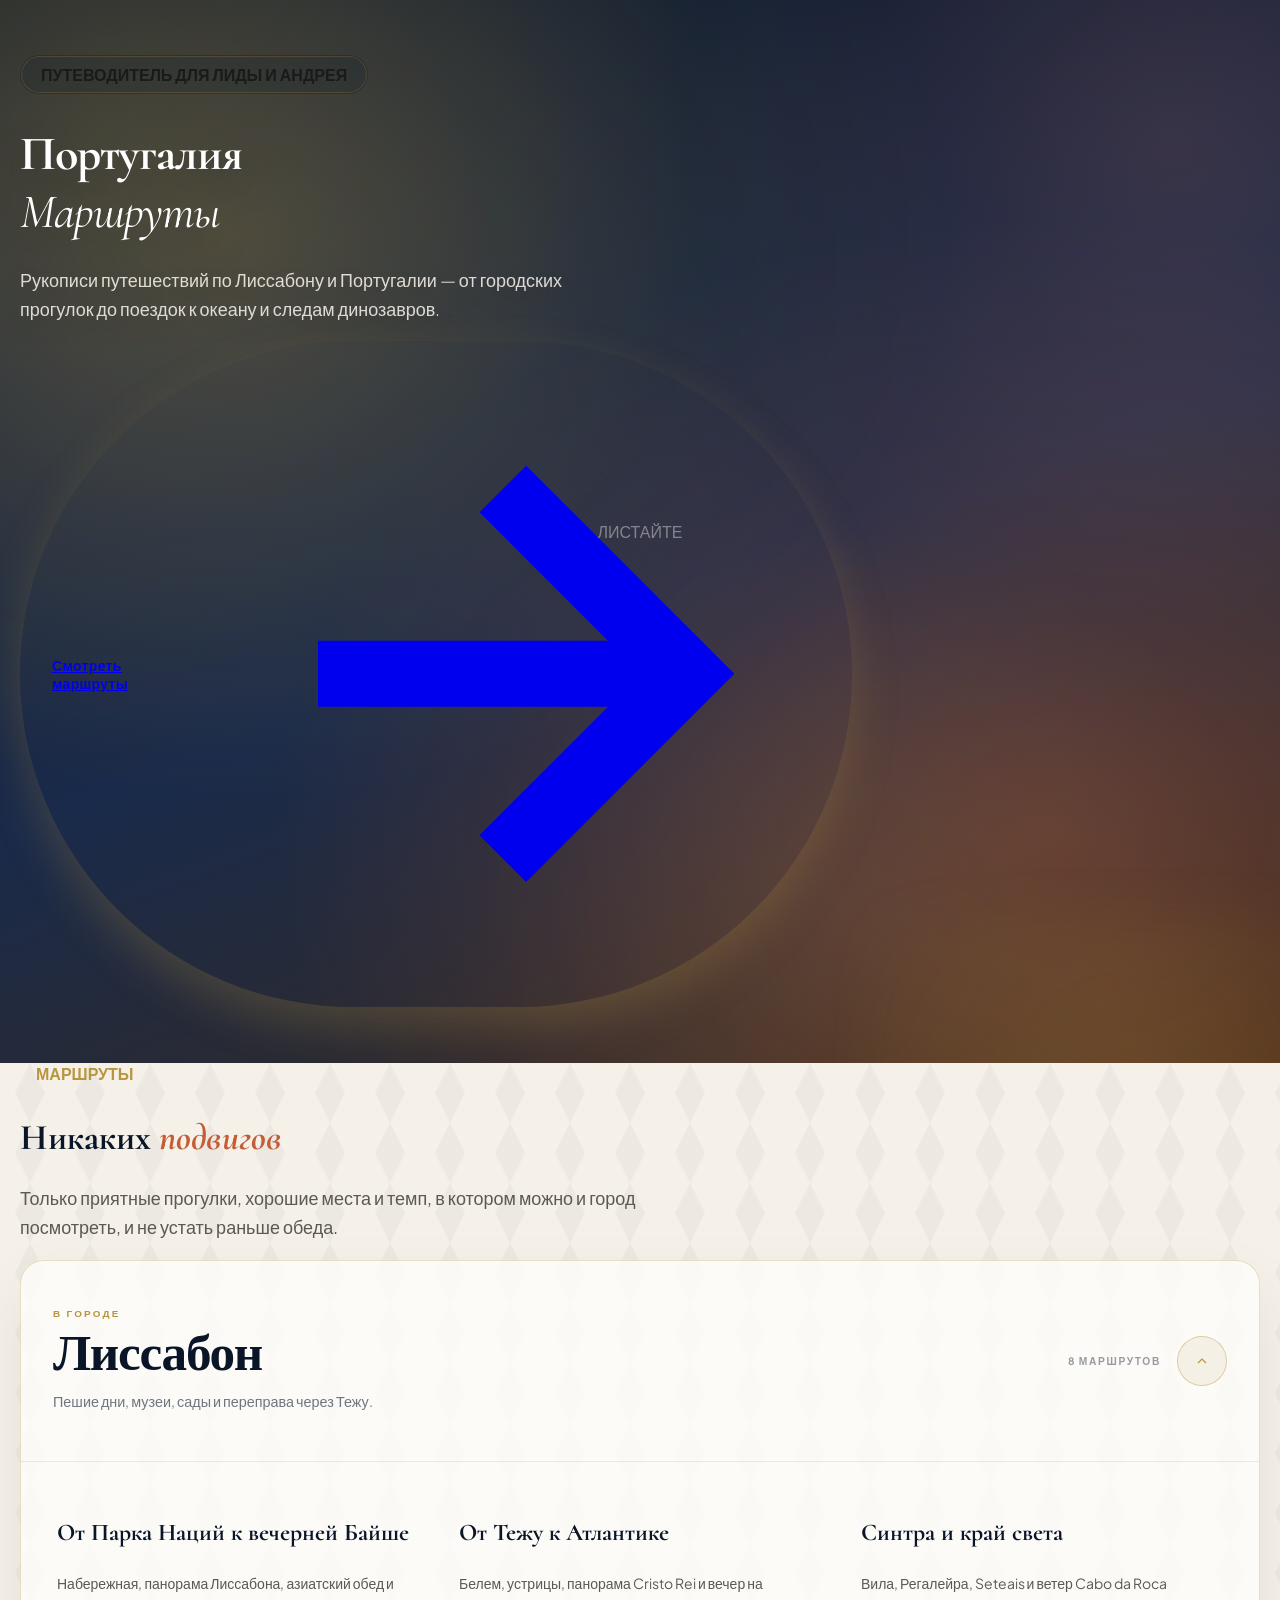
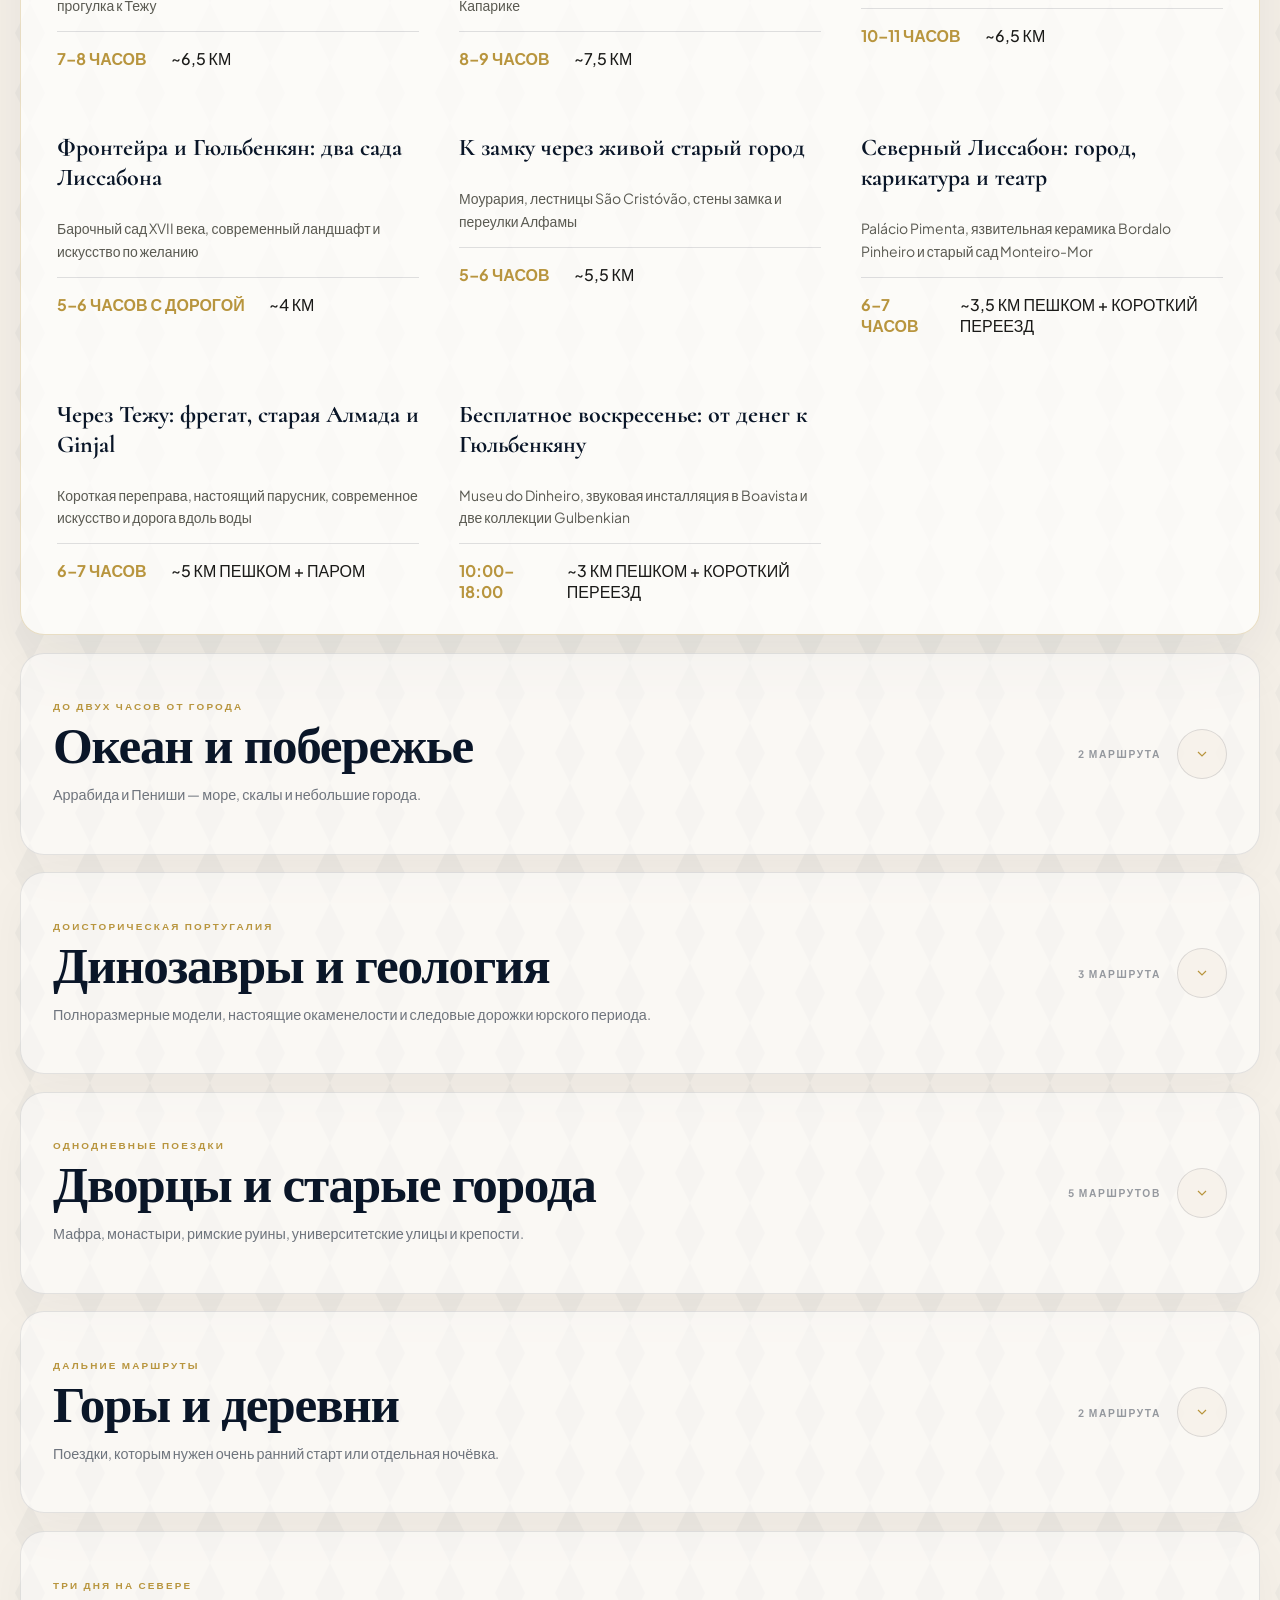
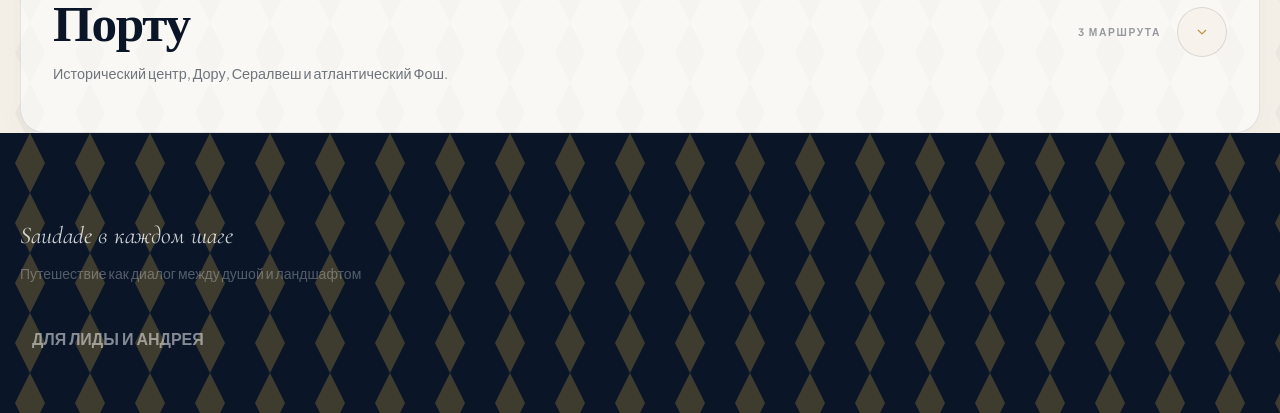
==== commit 0f24383b: "feat: add dinosaur routes and route groups" ====
--- a/index.html
+++ b/index.html
@@ -5,13 +5,13 @@
 <meta content="width=device-width, initial-scale=1.0" name="viewport"/>
 <meta name="theme-color" content="#0a1628"/>
 <meta name="referrer" content="origin"/>
-<meta name="description" content="Персональные маршруты по Лиссабону, Белему и Синтре для Лиды и Андрея — с картами, галереями и советами по темпу прогулки."/>
+<meta name="description" content="Проверенные маршруты по Лиссабону и Португалии для Лиды и Андрея — городские прогулки, поездки на машине, динозавры, карты и практические советы."/>
 <title>Португалия — Маршруты для Лиды и Андрея</title>
 
 <!-- Open Graph / Twitter -->
 <meta property="og:type" content="website"/>
 <meta property="og:title" content="Португалия — Маршруты для Лиды и Андрея"/>
-<meta property="og:description" content="Рукописи путешествий по Лиссабону и Синтре — выбирайте, что по душе."/>
+<meta property="og:description" content="Маршруты по Лиссабону и Португалии: прогулки, поездки на машине, океан, старые города и следы динозавров."/>
 <meta property="og:image" content="https://upload.wikimedia.org/wikipedia/commons/1/1d/The_rooftops_of_Lisbon.jpg"/>
 <meta property="og:locale" content="ru_RU"/>
 <meta name="twitter:card" content="summary_large_image"/>
@@ -40,6 +40,7 @@
 
 <script src="https://cdn.tailwindcss.com?plugins=forms,container-queries"></script>
 <script id="tailwind-config">
+    if (window.tailwind) {
         tailwind.config = {
             darkMode: "class",
             theme: {
@@ -65,6 +66,7 @@
                 }
             }
         }
+    }
     </script>
 <link rel="stylesheet" href="css/base.css"/>
 <link rel="stylesheet" href="css/layout.css"/>
@@ -83,7 +85,7 @@
 <span class="italic font-normal text-[#b8953e]">Маршруты</span>
 </h1>
 <p class="hero-reveal hero-delay-3 hero-subtitle text-lg md:text-xl leading-relaxed mb-10 md:mb-14 max-w-xl font-light">
-                    Рукописи путешествий по Лиссабону, Синтре и Порту — выбирайте, что по душе.
+                    Рукописи путешествий по Лиссабону и Португалии — от городских прогулок до поездок к океану и следам динозавров.
                 </p>
 <a class="hero-reveal hero-delay-4 hero-cta group inline-flex w-full sm:w-auto items-center justify-center gap-3 bg-[#b8953e] text-[#0a1628] px-8 py-4 rounded-full font-bold text-sm tracking-wide transition-all duration-500" href="#routes">
                     Смотреть маршруты
@@ -111,6 +113,8 @@
 <p class="text-lg text-on-surface-variant max-w-2xl leading-relaxed">Только приятные прогулки, хорошие места и темп, в котором можно и город посмотреть, и не устать раньше обеда.</p>
 </div>
 
+<div class="route-groups" id="routeGroups" aria-label="Группы маршрутов"></div>
+<noscript>
 <!-- ── Лиссабон ── -->
 <div class="section-reveal is-visible mb-10 md:mb-14">
 <div class="flex items-center gap-5">
@@ -261,6 +265,7 @@
 </div>
 </div>
 </div>
+</noscript>
 
 </div>
 </section>
@@ -299,5 +304,5 @@
 <img src="https://upload.wikimedia.org/wikipedia/commons/1/1d/The_rooftops_of_Lisbon.jpg" alt="" aria-hidden="true" style="display:none" onerror="document.body.classList.add('hero-fallback')" />
 
 <!-- ═══════════════ SCRIPT ═══════════════ -->
-<script type="module" src="js/app.js?v=20260805-route-audit"></script>
+<script type="module" src="js/app.js?v=20260805-dinosaurs"></script>
 </body></html>
--- a/css/components.css
+++ b/css/components.css
@@ -1,3 +1,200 @@
+.route-groups {
+            display: grid;
+            gap: 1.1rem;
+        }
+
+        .route-group {
+            overflow: clip;
+            border: 1px solid rgba(10, 22, 40, 0.1);
+            border-radius: 1.5rem;
+            background: rgba(255, 255, 255, 0.52);
+            box-shadow: 0 18px 48px rgba(10, 22, 40, 0.04);
+            transition:
+                border-color 0.35s ease,
+                background-color 0.35s ease,
+                box-shadow 0.35s ease;
+        }
+
+        .route-group[open] {
+            border-color: rgba(184, 149, 62, 0.28);
+            background: rgba(255, 255, 255, 0.7);
+            box-shadow: 0 26px 64px rgba(10, 22, 40, 0.07);
+        }
+
+        .route-group-summary {
+            display: grid;
+            grid-template-columns: minmax(0, 1fr) auto;
+            align-items: center;
+            gap: 1.5rem;
+            min-height: 9rem;
+            padding: 1.75rem 2rem;
+            cursor: pointer;
+            list-style: none;
+            color: var(--navy);
+            transition: background-color 0.3s ease;
+        }
+
+        .route-group-summary::-webkit-details-marker {
+            display: none;
+        }
+
+        .route-group-summary:hover {
+            background: rgba(184, 149, 62, 0.055);
+        }
+
+        .route-group-summary:focus-visible {
+            outline: 2px solid rgba(184, 149, 62, 0.78);
+            outline-offset: -4px;
+            border-radius: 1.35rem;
+        }
+
+        .route-group-copy {
+            display: grid;
+            min-width: 0;
+        }
+
+        .route-group-eyebrow {
+            margin-bottom: 0.55rem;
+            color: var(--gold);
+            font-family: 'Plus Jakarta Sans', sans-serif;
+            font-size: 0.62rem;
+            font-weight: 700;
+            letter-spacing: 0.22em;
+            text-transform: uppercase;
+        }
+
+        .route-group-title {
+            font-family: 'Cormorant Garamond', serif;
+            font-size: clamp(2rem, 4vw, 3.25rem);
+            font-weight: 700;
+            line-height: 0.98;
+            letter-spacing: -0.025em;
+        }
+
+        .route-group-description {
+            max-width: 46rem;
+            margin-top: 0.75rem;
+            color: rgba(10, 22, 40, 0.58);
+            font-family: 'Plus Jakarta Sans', sans-serif;
+            font-size: 0.9rem;
+            line-height: 1.65;
+        }
+
+        .route-group-meta {
+            display: flex;
+            align-items: center;
+            gap: 1rem;
+        }
+
+        .route-group-count {
+            color: rgba(10, 22, 40, 0.42);
+            font-family: 'Plus Jakarta Sans', sans-serif;
+            font-size: 0.64rem;
+            font-weight: 700;
+            letter-spacing: 0.16em;
+            text-transform: uppercase;
+            white-space: nowrap;
+        }
+
+        .route-group-toggle {
+            width: 3rem;
+            height: 3rem;
+            border: 1px solid rgba(10, 22, 40, 0.12);
+            border-radius: 999px;
+            display: inline-flex;
+            align-items: center;
+            justify-content: center;
+            color: var(--gold);
+            background: rgba(245, 240, 232, 0.72);
+            transition:
+                transform 0.4s var(--ease-swift),
+                border-color 0.3s ease,
+                background-color 0.3s ease;
+        }
+
+        .route-group-toggle svg {
+            width: 1rem;
+            height: 1rem;
+        }
+
+        .route-group[open] .route-group-toggle {
+            transform: rotate(180deg);
+            border-color: rgba(184, 149, 62, 0.4);
+            background: rgba(184, 149, 62, 0.1);
+        }
+
+        .route-group-panel {
+            padding: 2rem;
+            border-top: 1px solid rgba(10, 22, 40, 0.08);
+            animation: routeGroupOpen 0.5s var(--ease-soft) both;
+        }
+
+        .route-group-grid {
+            display: grid;
+            grid-template-columns: repeat(3, minmax(0, 1fr));
+            gap: 2.5rem 2rem;
+        }
+
+        @keyframes routeGroupOpen {
+            from {
+                opacity: 0;
+                transform: translate3d(0, -10px, 0);
+            }
+            to {
+                opacity: 1;
+                transform: translate3d(0, 0, 0);
+            }
+        }
+
+        @media (max-width: 1023px) {
+            .route-group-grid {
+                grid-template-columns: repeat(2, minmax(0, 1fr));
+            }
+        }
+
+        @media (max-width: 639px) {
+            .route-groups {
+                gap: 0.85rem;
+            }
+
+            .route-group {
+                border-radius: 1.15rem;
+            }
+
+            .route-group-summary {
+                min-height: 0;
+                gap: 0.8rem;
+                padding: 1.25rem;
+            }
+
+            .route-group-title {
+                font-size: 2rem;
+            }
+
+            .route-group-description {
+                font-size: 0.8rem;
+                line-height: 1.55;
+            }
+
+            .route-group-count {
+                display: none;
+            }
+
+            .route-group-toggle {
+                width: 2.55rem;
+                height: 2.55rem;
+            }
+
+            .route-group-panel {
+                padding: 1.35rem 1.25rem 1.75rem;
+            }
+
+            .route-group-grid {
+                grid-template-columns: minmax(0, 1fr);
+                gap: 2.25rem;
+            }
+        }
+
 .route-card {
             opacity: 0;
             transform: translate3d(0, 38px, 0);
